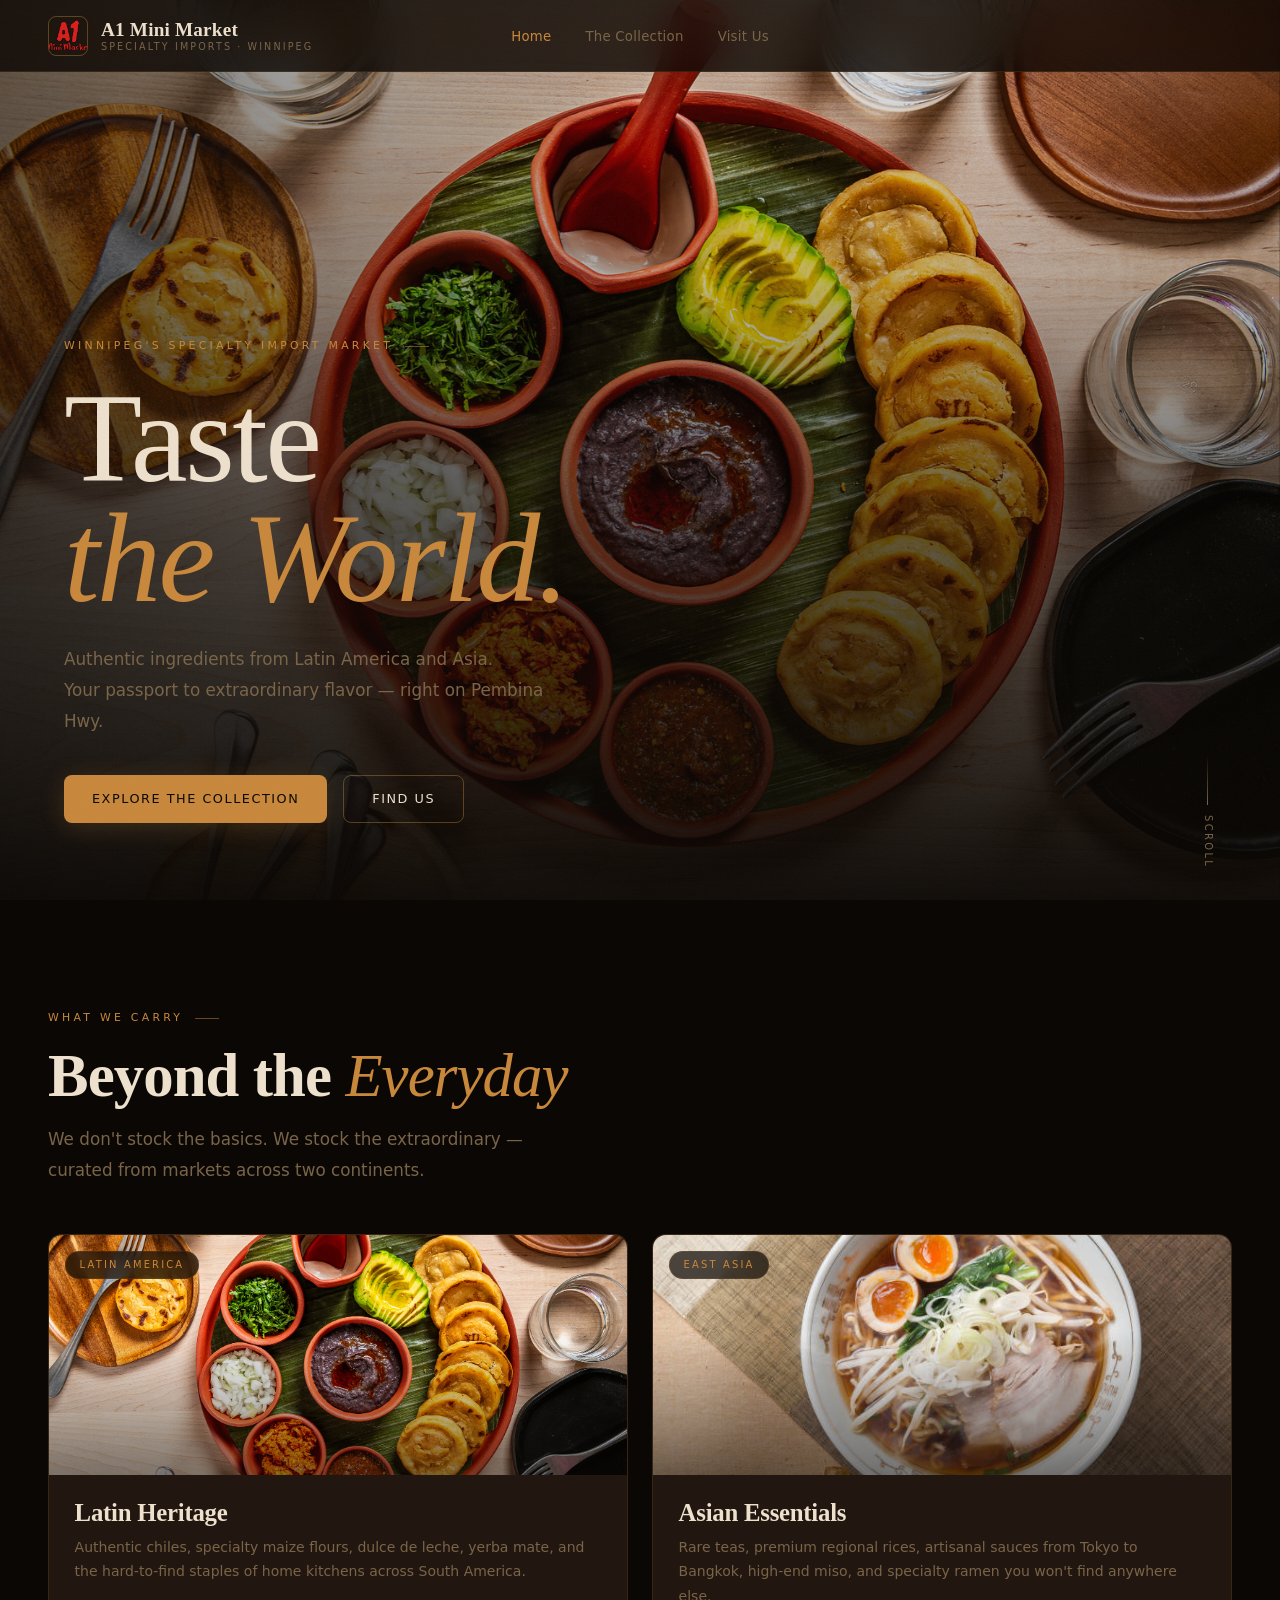
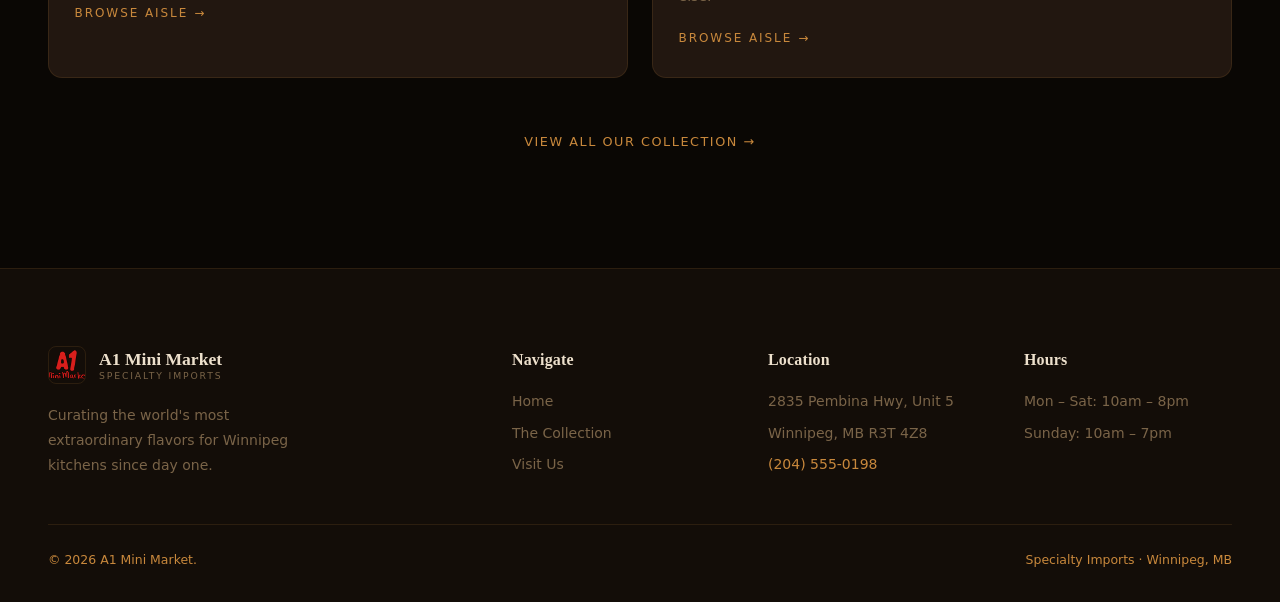
==== index.html @ ca4003c4 "first commit" ====
<!doctype html>
<html lang="en">
  <head>
    <meta charset="UTF-8" />
    <meta name="viewport" content="width=device-width, initial-scale=1.0" />
    <title>home page</title>
    <link rel="stylesheet" href="styles/main.css" />
    <style>
      .hero {
        position: relative;
        min-height: 100svh;
        display: flex;
        align-items: flex-end;
        padding-top: var(--nav-h);
        overflow: hidden;
      }
      .hero-bg {
        position: absolute;
        inset: 0;
        z-index: 0;
      }
      .hero-bg img {
        width: 100%;
        height: 100%;
        object-fit: cover;
        object-position: center 30%;
        transform: scale(1.04);
        animation: hero-zoom 12s ease-out forwards;
      }
      @keyframes hero-zoom {
        from {
          transform: scale(1.04);
        }
        to {
          transform: scale(1);
        }
      }
      .hero-overlay {
        position: absolute;
        inset: 0;
        background: linear-gradient(
          to top,
          rgba(10, 7, 4, 0.97) 0%,
          rgba(10, 7, 4, 0.65) 40%,
          rgba(10, 7, 4, 0.25) 70%,
          rgba(10, 7, 4, 0.1) 100%
        );
      }
      .hero-side-grad {
        position: absolute;
        inset: 0;
        background: linear-gradient(
          to right,
          rgba(10, 7, 4, 0.55) 0%,
          transparent 50%
        );
      }
      .hero-content {
        position: relative;
        z-index: 2;
        padding: 0 clamp(1.5rem, 5vw, 5rem) clamp(3rem, 6vw, 6rem);
        max-width: 1320px;
        width: 100%;
        margin: 0 auto;
        animation: fade-up 1s var(--ease) 0.1s both;
      }
      @keyframes fade-up {
        from {
          opacity: 0;
          transform: translateY(40px);
        }
        to {
          opacity: 1;
          transform: translateY(0);
        }
      }
      .hero-eyebrow {
        margin-bottom: 1.4rem;
        animation: fade-up 0.9s var(--ease) 0.2s both;
      }
      .hero-title {
        font-family: var(--ff-d);
        font-size: clamp(3.5rem, 10vw, 8.5rem);
        font-weight: 300;
        line-height: 0.94;
        letter-spacing: -0.02em;
        color: var(--text);
        animation: fade-up 0.9s var(--ease) 0.35s both;
      }
      .hero-title strong {
        font-weight: 700;
        display: block;
      }
      .hero-title em {
        font-style: italic;
        color: var(--gold);
        font-weight: 300;
      }
      .hero-sub {
        margin-top: 1.6rem;
        max-width: 500px;
        animation: fade-up 0.9s var(--ease) 0.5s both;
      }
      .hero-ctas {
        margin-top: 2.4rem;
        display: flex;
        flex-wrap: wrap;
        gap: 1rem;
        animation: fade-up 0.9s var(--ease) 0.65s both;
      }
      .hero-scroll {
        position: absolute;
        bottom: 2rem;
        right: clamp(1.5rem, 5vw, 5rem);
        z-index: 2;
        display: flex;
        align-items: center;
        gap: 10px;
        font-size: 0.62rem;
        letter-spacing: 0.24em;
        text-transform: uppercase;
        color: var(--text-dim);
        writing-mode: vertical-rl;
        animation: fade-up 1s var(--ease) 0.9s both;
      }
      .hero-scroll::before {
        content: "";
        display: block;
        width: 1px;
        height: 50px;
        background: linear-gradient(to bottom, transparent, var(--text-dim));
        animation: line-grow 1s var(--ease) 1.1s both;
        transform-origin: top;
      }
      @keyframes line-grow {
        from {
          transform: scaleY(0);
          opacity: 0;
        }
        to {
          transform: scaleY(1);
          opacity: 1;
        }
      }
      .btn {
        display: inline-flex;
        align-items: center;
        gap: 8px;
        padding: 0.75rem 1.75rem;
        border-radius: 8px;
        font-family: var(--ff-b);
        font-size: 0.8rem;
        font-weight: 500;
        letter-spacing: 0.12em;
        text-transform: uppercase;
        text-decoration: none;
        border: none;
        cursor: pointer;
        transition:
          background 0.25s var(--ease),
          color 0.25s,
          box-shadow 0.25s,
          transform 0.2s var(--ease);
      }
      .btn:hover {
        transform: translateY(-2px);
      }
      .btn:active {
        transform: translateY(0);
      }

      /* Gold — primary CTA */
      .btn-gold {
        background: var(--gold);
        color: #0a0704;
        box-shadow: 0 4px 24px var(--gold-glow);
      }
      .btn-gold:hover {
        background: var(--gold-lt);
        box-shadow: 0 8px 32px var(--gold-glow);
      }

      /* Outline — secondary CTA */
      .btn-outline {
        background: transparent;
        color: var(--text);
        border: 1px solid var(--border-h);
      }
      .btn-outline:hover {
        background: var(--surface);
        border-color: var(--gold);
        color: var(--gold);
      }

      /* Ghost — tertiary/inline */
      .btn-ghost {
        background: transparent;
        color: var(--gold);
        border: 1px solid transparent;
      }
      .btn-ghost:hover {
        background: var(--surface);
        border-color: var(--border);
      }
      .cards-grid {
        display: grid;
        grid-template-columns: repeat(auto-fit, minmax(300px, 1fr));
        gap: 1.5rem;
      }
      .dept-card {
        border-radius: 14px;
        overflow: hidden;
        background: var(--surface);
        border: 1px solid var(--border);
        transition:
          transform 0.4s var(--ease),
          border-color 0.25s,
          box-shadow 0.4s;
      }
      .dept-card:hover {
        transform: translateY(-8px);
        border-color: var(--border-h);
        box-shadow:
          0 28px 60px rgba(0, 0, 0, 0.5),
          0 0 0 1px var(--border-h);
      }
      .dept-card-img {
        height: 240px;
        overflow: hidden;
        position: relative;
        background: var(--bg3);
      }
      .dept-card-img img {
        width: 100%;
        height: 100%;
        object-fit: cover;
        transition: transform 0.7s var(--ease);
      }
      .dept-card:hover .dept-card-img img {
        transform: scale(1.08);
      }
      .dept-card-img-overlay {
        position: absolute;
        inset: 0;
        background: linear-gradient(
          to top,
          rgba(10, 7, 4, 0.5) 0%,
          transparent 60%
        );
        transition: opacity 0.3s;
      }
      .dept-card:hover .dept-card-img-overlay {
        opacity: 0.7;
      }
      .dept-card-badge {
        position: absolute;
        top: 1rem;
        left: 1rem;
        background: rgba(10, 7, 4, 0.7);
        backdrop-filter: blur(8px);
        border: 1px solid var(--border);
        border-radius: 100px;
        padding: 0.3rem 0.85rem;
        font-size: 0.62rem;
        letter-spacing: 0.22em;
        text-transform: uppercase;
        color: var(--gold);
        font-weight: 500;
      }
      .dept-card-body {
        padding: 1.5rem 1.6rem 1.8rem;
      }
      .dept-card-body h3 {
        font-family: var(--ff-d);
        font-size: 1.55rem;
        font-weight: 600;
        line-height: 1.1;
        color: var(--text);
        margin-bottom: 0.55rem;
        letter-spacing: -0.01em;
      }
      .dept-card-body p {
        font-size: 0.875rem;
        color: var(--text-dim);
        line-height: 1.75;
      }
      .dept-card-link {
        display: flex;
        align-items: center;
        gap: 6px;
        margin-top: 1.2rem;
        font-size: 0.75rem;
        letter-spacing: 0.16em;
        text-transform: uppercase;
        color: var(--gold);
        font-weight: 500;
        transition: gap 0.2s;
      }
      .dept-card:hover .dept-card-link {
        gap: 10px;
      }
      .dept-card-link::after {
        content: "→";
      }
      .feature {
        display: grid;
        grid-template-columns: 1fr 1fr;
        gap: 0;
        align-items: stretch;
        border-top: 1px solid var(--border);
      }
      .feature.flip {
        direction: rtl;
      }
      .feature.flip > * {
        direction: ltr;
      }
      .feature-media {
        position: relative;
        overflow: hidden;
        min-height: 460px;
      }
      .feature-media img {
        position: absolute;
        inset: 0;
        width: 100%;
        height: 100%;
        object-fit: cover;
        transition: transform 0.8s var(--ease);
      }
      .feature:hover .feature-media img {
        transform: scale(1.04);
      }
      .feature-media-overlay {
        position: absolute;
        inset: 0;
        background: rgba(10, 7, 4, 0.32);
      }
      .feature-body {
        padding: clamp(2.5rem, 5vw, 5rem) clamp(2rem, 4vw, 4rem);
        display: flex;
        flex-direction: column;
        justify-content: center;
        background: var(--surface);
      }
      .feature-body .eyebrow {
        margin-bottom: 1.2rem;
      }
      .feature-body .section-title {
        max-width: 480px;
      }
      .feature-body p {
        margin-top: 1.2rem;
        max-width: 400px;
      }
      .feature-body .btn {
        margin-top: 2rem;
        align-self: flex-start;
      }
    </style>
  </head>
  <body>
    <header>
      <nav class="nav" role="navigation" aria-label="Main navigation">
        <div class="nav-inner">
          <a href="index.html" class="logo" aria-label="A1 Mini Market — Home">
            <div class="logo-mark">
              <img src="images/A1-logo.jpg" alt="A1 Mini Market logo" />
            </div>
            <div class="logo-text">
              A1 Mini Market
              <small>Specialty Imports · Winnipeg</small>
            </div>
          </a>

          <ul class="nav-links" role="list">
            <li><a href="index.html" class="active">Home</a></li>
            <li><a href="departments.html">The Collection</a></li>
            <li><a href="contact.html">Visit Us</a></li>
          </ul>

          <div class="nav-actions">
            <button
              class="icon-btn hamburger"
              id="menu-btn"
              aria-label="Open menu"
              aria-expanded="false">
              ☰
            </button>
          </div>
        </div>
      </nav>

      <!-- Mobile menu -->
      <div
        class="mobile-menu"
        id="mobile-menu"
        role="dialog"
        aria-label="Mobile navigation">
        <button class="close-btn" id="close-menu" aria-label="Close menu">
          ✕
        </button>
        <a href="index.html" class="active">Home</a>
        <a href="departments.html">The Collection</a>
        <a href="contact.html">Visit Us</a>
      </div>
    </header>
    <main>
      <section class="hero" aria-labelledby="hero-title">
        <div class="hero-bg" aria-hidden="true">
          <img src="images/latin-aisle.jpg" alt="" />
          <div class="hero-overlay"></div>
          <div class="hero-side-grad"></div>
        </div>

        <div class="hero-content">
          <div class="eyebrow hero-eyebrow left">
            Winnipeg's Specialty Import Market
          </div>
          <h1 class="hero-title" id="hero-title">
            Taste<br />
            <em>the World.</em>
          </h1>
          <p class="hero-sub body-lg">
            Authentic ingredients from Latin America and Asia.<br />
            Your passport to extraordinary flavor — right on Pembina Hwy.
          </p>
          <div class="hero-ctas">
            <a href="departments.html" class="btn btn-gold"
              >Explore the Collection</a
            >
            <a href="contact.html" class="btn btn-outline">Find Us</a>
          </div>
        </div>

        <div class="hero-scroll" aria-hidden="true"><p>Scroll</p></div>
      </section>
      <section class="section">
        <div class="section-inner">
          <div class="reveal">
            <div class="eyebrow left" style="margin-bottom: 1rem">
              What We Carry
            </div>
            <h2 class="section-title">Beyond the <em>Everyday</em></h2>
            <p class="body-lg" style="margin-top: 1rem; max-width: 500px">
              We don't stock the basics. We stock the extraordinary — curated
              from markets across two continents.
            </p>
          </div>

          <div class="cards-grid" style="margin-top: 3rem">
            <article class="dept-card reveal reveal-d1">
              <div class="dept-card-img">
                <img
                  src="images/latin-aisle.jpg"
                  alt="Latin American specialty ingredients aisle" />
                <div class="dept-card-img-overlay"></div>
                <div class="dept-card-badge">Latin America</div>
              </div>
              <div class="dept-card-body">
                <h3>Latin Heritage</h3>
                <p>
                  Authentic chiles, specialty maize flours, dulce de leche,
                  yerba mate, and the hard-to-find staples of home kitchens
                  across South America.
                </p>
                <div class="dept-card-link">Browse aisle</div>
              </div>
            </article>

            <article class="dept-card reveal reveal-d2">
              <div class="dept-card-img">
                <img
                  src="images/asian-aisle.jpg"
                  alt="Asian specialty ingredients and sauces aisle" />
                <div class="dept-card-img-overlay"></div>
                <div class="dept-card-badge">East Asia</div>
              </div>
              <div class="dept-card-body">
                <h3>Asian Essentials</h3>
                <p>
                  Rare teas, premium regional rices, artisanal sauces from Tokyo
                  to Bangkok, high-end miso, and specialty ramen you won't find
                  anywhere else.
                </p>
                <div class="dept-card-link">Browse aisle</div>
              </div>
            </article>
          </div>

          <div style="margin-top: 2.5rem; text-align: center" class="reveal">
            <a href="departments.html" class="btn btn-ghost"
              >View All our collection →</a
            >
          </div>
        </div>
      </section>
    </main>
    <footer>
      <div class="footer-grid">
        <div class="footer-brand">
          <div class="footer-logo">
            <div class="footer-logo-mark">
              <img src="images/A1-logo.jpg" alt="A1 Mini Market" />
            </div>
            <div class="footer-logo-text">
              A1 Mini Market
              <small>Specialty Imports</small>
            </div>
          </div>
          <p>
            Curating the world's most extraordinary flavors for Winnipeg
            kitchens since day one.
          </p>
        </div>

        <div class="footer-col">
          <h4>Navigate</h4>
          <ul>
            <li><a href="index.html">Home</a></li>
            <li><a href="departments.html">The Collection</a></li>
            <li><a href="contact.html">Visit Us</a></li>
          </ul>
        </div>

        <div class="footer-col">
          <h4>Location</h4>
          <ul>
            <li>2835 Pembina Hwy, Unit 5</li>
            <li>Winnipeg, MB R3T 4Z8</li>
            <li>
              <a href="tel:2045550198" style="color: var(--gold)"
                >(204) 555-0198</a
              >
            </li>
          </ul>
        </div>

        <div class="footer-col">
          <h4>Hours</h4>
          <ul>
            <li>Mon – Sat: 10am – 8pm</li>
            <li>Sunday: 10am – 7pm</li>
          </ul>
        </div>
      </div>
      <hr class="footer-divider" />
      <div class="footer-bottom">
        <span>© 2026 A1 Mini Market.</span>
        <span>Specialty Imports · Winnipeg, MB</span>
      </div>
    </footer>

    <script src="script/script.js"></script>
  </body>
</html>
---- styles/main.css ----
:root {
  --bg: #0a0704;
  --bg2: #130d08;
  --bg3: #1c140c;
  --surface: #221710;
  --surface2: #2e1f14;
  --border: rgba(194, 138, 60, 0.14);
  --border-h: rgba(194, 138, 60, 0.4);
  --gold: #c8883c;
  --gold-lt: #dfaa5a;
  --gold-glow: rgba(200, 136, 60, 0.22);
  --text: #ede0cc;
  --text-dim: #7a6448;
  --text-muted: #4a3c2c;
  --red: #b03020;
  --nav-h: 72px;
  --ff-d: "Cormorant Garamond", "Georgia", serif;
  --ff-b: "DM Sans", system-ui, sans-serif;
  --ease: cubic-bezier(0.16, 1, 0.3, 1);
  --ease-in: cubic-bezier(0.4, 0, 1, 1);
}
*,
*::before,
*::after {
  box-sizing: border-box;
  margin: 0;
  padding: 0;
}
html {
  scroll-behavior: smooth;
}
body {
  font-family: var(--ff-b);
  background: var(--bg);
  color: var(--text);
  font-size: 16px;
  line-height: 1.7;
  overflow-x: hidden;
  -webkit-font-smoothing: antialiased;
}
img {
  display: block;
  max-width: 100%;
}
a {
  color: inherit;
  text-decoration: none;
}
button {
  cursor: pointer;
  font-family: var(--ff-b);
}

/* Grain texture */
body::after {
  content: "";
  position: fixed;
  inset: 0;
  pointer-events: none;
  z-index: 999;
  opacity: 0.028;
  background-image: url("data:image/svg+xml,%3Csvg viewBox='0 0 256 256' xmlns='http://www.w3.org/2000/svg'%3E%3Cfilter id='n'%3E%3CfeTurbulence type='fractalNoise' baseFrequency='.85' numOctaves='4' stitchTiles='stitch'/%3E%3C/filter%3E%3Crect width='100%25' height='100%25' filter='url(%23n)'/%3E%3C/svg%3E");
  background-size: 256px;
}

.nav {
  position: fixed;
  top: 0;
  left: 0;
  right: 0;
  height: var(--nav-h);
  z-index: 200;
  display: flex;
  align-items: center;
  padding: 0 clamp(1.25rem, 4vw, 3rem);
  background: rgba(10, 7, 4, 0.82);
  backdrop-filter: blur(20px) saturate(1.6);
  border-bottom: 1px solid var(--border);
  transition: background 0.3s;
}
.nav-inner {
  display: flex;
  align-items: center;
  justify-content: space-between;
  width: 100%;
  max-width: 1320px;
  margin: 0 auto;
  position: relative;
}

.nav-links {
  position: absolute;
  left: 50%;
  transform: translateX(-50%);
  display: flex;
  align-items: center;
  gap: 2px;
  list-style: none;
}

/* Logo */
.logo {
  display: flex;
  align-items: center;
  gap: 13px;
  text-decoration: none;
  color: inherit;
}
.logo-mark {
  position: relative;
  width: 40px;
  height: 40px;
  flex-shrink: 0;
}
.logo-mark img {
  width: 40px;
  height: 40px;
  border-radius: 8px;
  object-fit: cover;
  border: 1px solid var(--border-h);
}
.logo-text {
  font-family: var(--ff-d);
  font-size: 1.2rem;
  font-weight: 600;
  letter-spacing: 0.01em;
  color: var(--text);
  line-height: 1.2;
}
.logo-text small {
  display: block;
  font-family: var(--ff-b);
  font-size: 0.6rem;
  font-weight: 400;
  letter-spacing: 0.22em;
  text-transform: uppercase;
  color: var(--text-dim);
}

/* Nav links */
.nav-links {
  display: flex;
  align-items: center;
  gap: 2px;
  list-style: none;
}
.nav-links a {
  padding: 0.45rem 1rem;
  border-radius: 6px;
  font-size: 0.83rem;
  font-weight: 500;
  letter-spacing: 0.02em;
  color: var(--text-dim);
  transition:
    color 0.2s,
    background 0.2s;
}
.nav-links a:hover {
  color: var(--text);
  background: var(--border);
}
.nav-links a.active {
  color: var(--gold);
}
.nav-actions {
  display: flex;
  align-items: center;
  gap: 8px;
}
.icon-btn {
  width: 36px;
  height: 36px;
  border-radius: 8px;
  background: transparent;
  border: 1px solid var(--border);
  color: var(--text-dim);
  font-size: 1rem;
  display: flex;
  align-items: center;
  justify-content: center;
  transition:
    background 0.2s,
    color 0.2s,
    border-color 0.2s;
}
.icon-btn:hover {
  background: var(--border-h);
  color: var(--gold);
  border-color: var(--border-h);
}

/* Mobile menu */
.mobile-menu {
  display: none;
  position: fixed;
  inset: 0;
  z-index: 150;
  background: rgba(10, 7, 4, 0.97);
  flex-direction: column;
  align-items: center;
  justify-content: center;
  gap: 2rem;
}
.mobile-menu.open {
  display: flex;
}
.mobile-menu a {
  font-family: var(--ff-d);
  font-size: 2.5rem;
  font-weight: 300;
  color: var(--text);
  letter-spacing: 0.02em;
  transition: color 0.2s;
}
.mobile-menu a:hover,
.mobile-menu a.active {
  color: var(--gold);
}
.mobile-menu .close-btn {
  position: absolute;
  top: 1.5rem;
  right: 1.5rem;
  background: none;
  border: none;
  color: var(--text-dim);
  font-size: 1.6rem;
  cursor: pointer;
}

@media (max-width: 768px) {
  .nav-links {
    display: none;
  }
  .hamburger {
    display: flex !important;
  }
}
.hamburger {
  display: none;
}

.eyebrow {
  display: inline-flex;
  align-items: center;
  gap: 12px;
  font-family: var(--ff-b);
  font-size: 0.68rem;
  letter-spacing: 0.3em;
  text-transform: uppercase;
  color: var(--gold);
  font-weight: 500;
}
.eyebrow::before,
.eyebrow::after {
  content: "";
  display: block;
  height: 1px;
  width: 24px;
  background: var(--gold);
  opacity: 0.5;
}
.eyebrow.left::before {
  display: none;
}
.eyebrow.left {
  justify-content: flex-start;
}

.display-title {
  font-family: var(--ff-d);
  font-size: clamp(3rem, 8vw, 6.5rem);
  font-weight: 300;
  line-height: 1;
  letter-spacing: -0.015em;
  color: var(--text);
}
.display-title strong {
  font-weight: 700;
}
.display-title em {
  font-style: italic;
  color: var(--gold);
}

.section-title {
  font-family: var(--ff-d);
  font-size: clamp(2.2rem, 5vw, 3.8rem);
  font-weight: 600;
  line-height: 1.05;
  letter-spacing: -0.015em;
  color: var(--text);
}
.section-title em {
  font-style: italic;
  color: var(--gold);
  font-weight: 300;
}

.body-lg {
  font-size: 1.05rem;
  line-height: 1.85;
  color: var(--text-dim);
}
.body-sm {
  font-size: 0.875rem;
  line-height: 1.75;
  color: var(--text-dim);
}
.wrap {
  max-width: 1280px;
  margin: 0 auto;
  padding-inline: clamp(1.25rem, 4vw, 3rem);
}
.wrap-narrow {
  max-width: 860px;
  margin: 0 auto;
  padding-inline: clamp(1.25rem, 4vw, 3rem);
}

.section {
  padding: clamp(4rem, 8vw, 7rem) clamp(1.25rem, 4vw, 3rem);
}
.section-inner {
  max-width: 1280px;
  margin: 0 auto;
}
.wrap {
  max-width: 1280px;
  margin: 0 auto;
  padding-inline: clamp(1.25rem, 4vw, 3rem);
}
.wrap-narrow {
  max-width: 860px;
  margin: 0 auto;
  padding-inline: clamp(1.25rem, 4vw, 3rem);
}

.section {
  padding: clamp(4rem, 8vw, 7rem) clamp(1.25rem, 4vw, 3rem);
}
.section-inner {
  max-width: 1280px;
  margin: 0 auto;
}
footer {
  background: var(--bg2);
  border-top: 1px solid var(--border);
  padding: clamp(3.5rem, 6vw, 5rem) clamp(1.25rem, 4vw, 3rem) 2rem;
}
.footer-grid {
  display: grid;
  grid-template-columns: 2fr 1fr 1fr 1fr;
  gap: 3rem;
  max-width: 1280px;
  margin: 0 auto;
}

.footer-logo {
  display: flex;
  align-items: center;
  gap: 13px;
  margin-bottom: 1.2rem;
}
.footer-logo-mark {
  width: 38px;
  height: 38px;
  border-radius: 8px;
  overflow: hidden;
  border: 1px solid var(--border);
  flex-shrink: 0;
}
.footer-logo-mark img {
  width: 100%;
  height: 100%;
  object-fit: cover;
}
.footer-logo-text {
  font-family: var(--ff-d);
  font-size: 1.1rem;
  font-weight: 600;
  color: var(--text);
  line-height: 1.2;
}
.footer-logo-text small {
  display: block;
  font-family: var(--ff-b);
  font-size: 0.58rem;
  font-weight: 400;
  letter-spacing: 0.2em;
  text-transform: uppercase;
  color: var(--text-dim);
}
.footer-brand > p {
  font-size: 0.875rem;
  color: var(--text-dim);
  line-height: 1.8;
  max-width: 270px;
}
.footer-col h4 {
  font-family: var(--ff-d);
  font-size: 1rem;
  font-weight: 600;
  color: var(--text);
  margin-bottom: 1.1rem;
  letter-spacing: 0.01em;
}
.footer-col ul {
  list-style: none;
}
.footer-col ul li {
  font-size: 0.875rem;
  color: var(--text-dim);
  margin-bottom: 0.55rem;
  line-height: 1.6;
}
.footer-col ul li a {
  transition: color 0.2s;
}
.footer-col ul li a:hover {
  color: var(--gold);
}
.footer-divider {
  border: none;
  border-top: 1px solid var(--border);
  margin: 2.5rem auto 1.5rem;
  max-width: 1280px;
}
.footer-bottom {
  display: flex;
  align-items: center;
  justify-content: space-between;
  flex-wrap: wrap;
  gap: 0.75rem;
  max-width: 1280px;
  margin: 0 auto;
  font-size: 0.78rem;
  color: var(--text-muted);
}
.footer-bottom span {
  color: var(--gold);
}
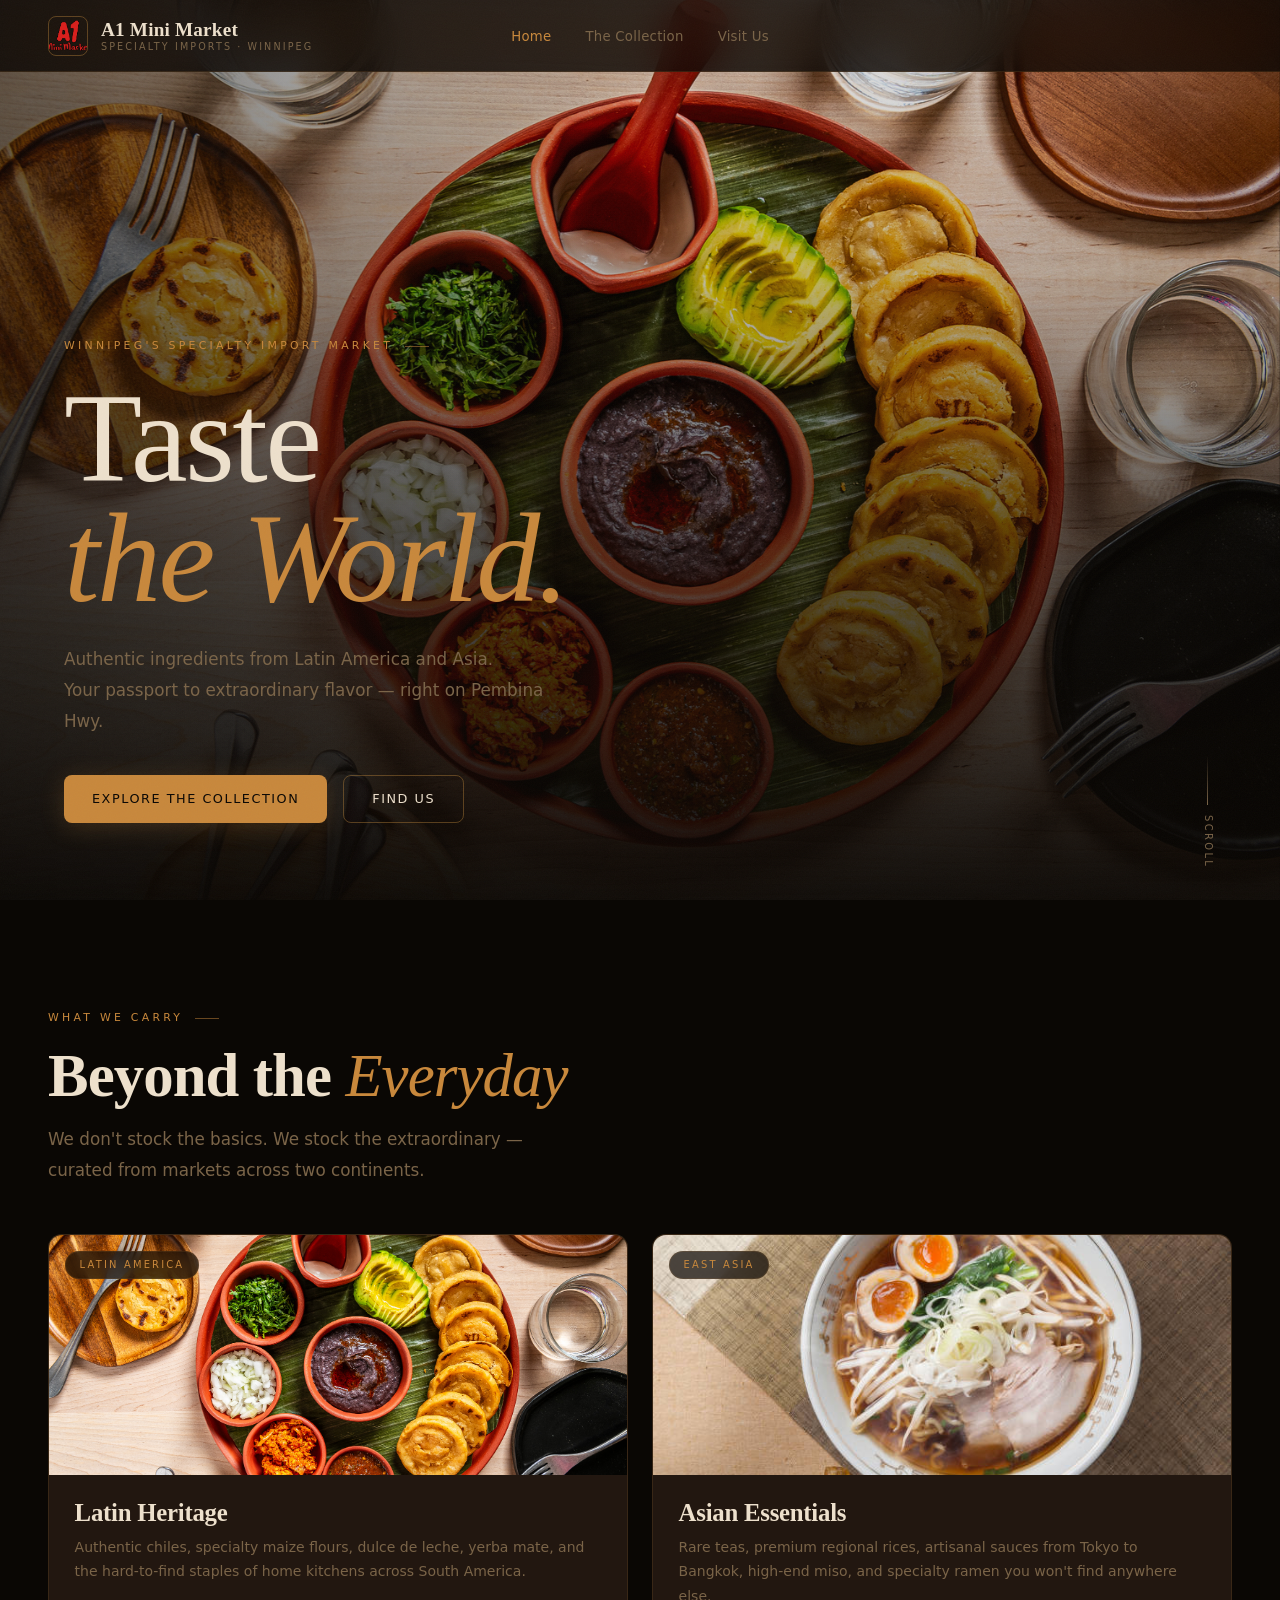
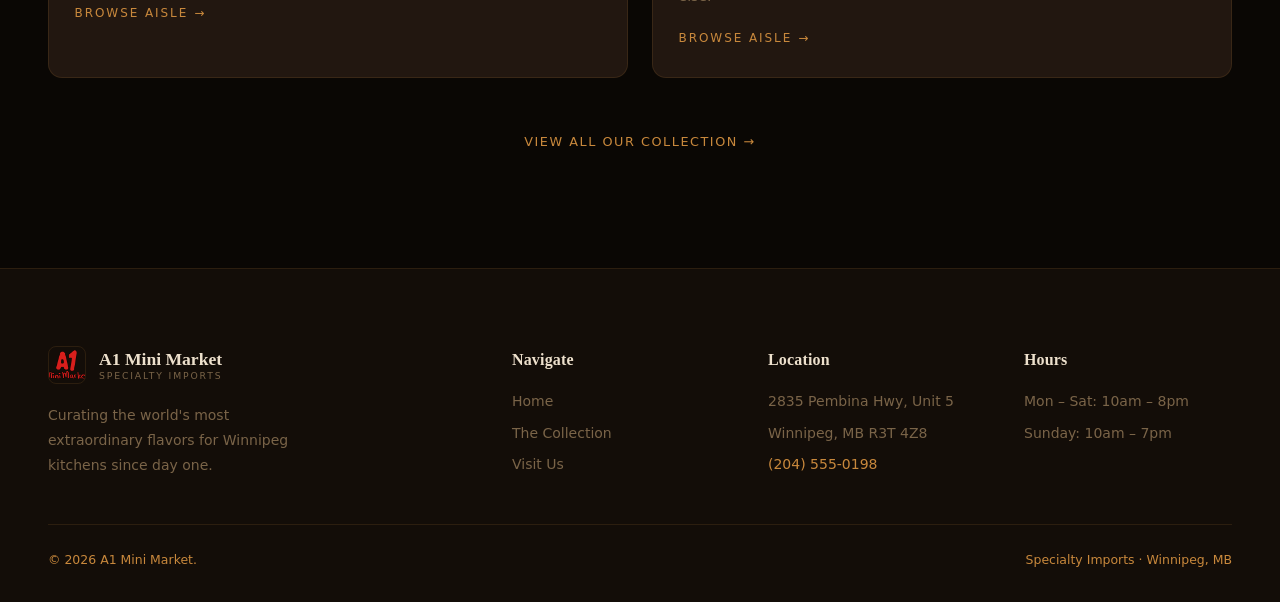
==== commit 4266958f: "Add departments page and update navigation styles" ====
--- a/index.html
+++ b/index.html
@@ -239,16 +239,7 @@
       .dept-card:hover .dept-card-img img {
         transform: scale(1.08);
       }
-      .dept-card-img-overlay {
-        position: absolute;
-        inset: 0;
-        background: linear-gradient(
-          to top,
-          rgba(10, 7, 4, 0.5) 0%,
-          transparent 60%
-        );
-        transition: opacity 0.3s;
-      }
+
       .dept-card:hover .dept-card-img-overlay {
         opacity: 0.7;
       }
--- a/styles/main.css
+++ b/styles/main.css
@@ -226,17 +226,19 @@
   font-size: 1.6rem;
   cursor: pointer;
 }
-
+/* This media query shows the hamburger... */
 @media (max-width: 768px) {
   .nav-links {
     display: none;
   }
   .hamburger {
     display: flex !important;
-  }
-}
+  } /* !important needed because... */
+}
+
+/* ...but this rule comes AFTER and sets display: none globally */
 .hamburger {
-  display: none;
+  display: none; /* ← this overrides the media query above */
 }
 
 .eyebrow {
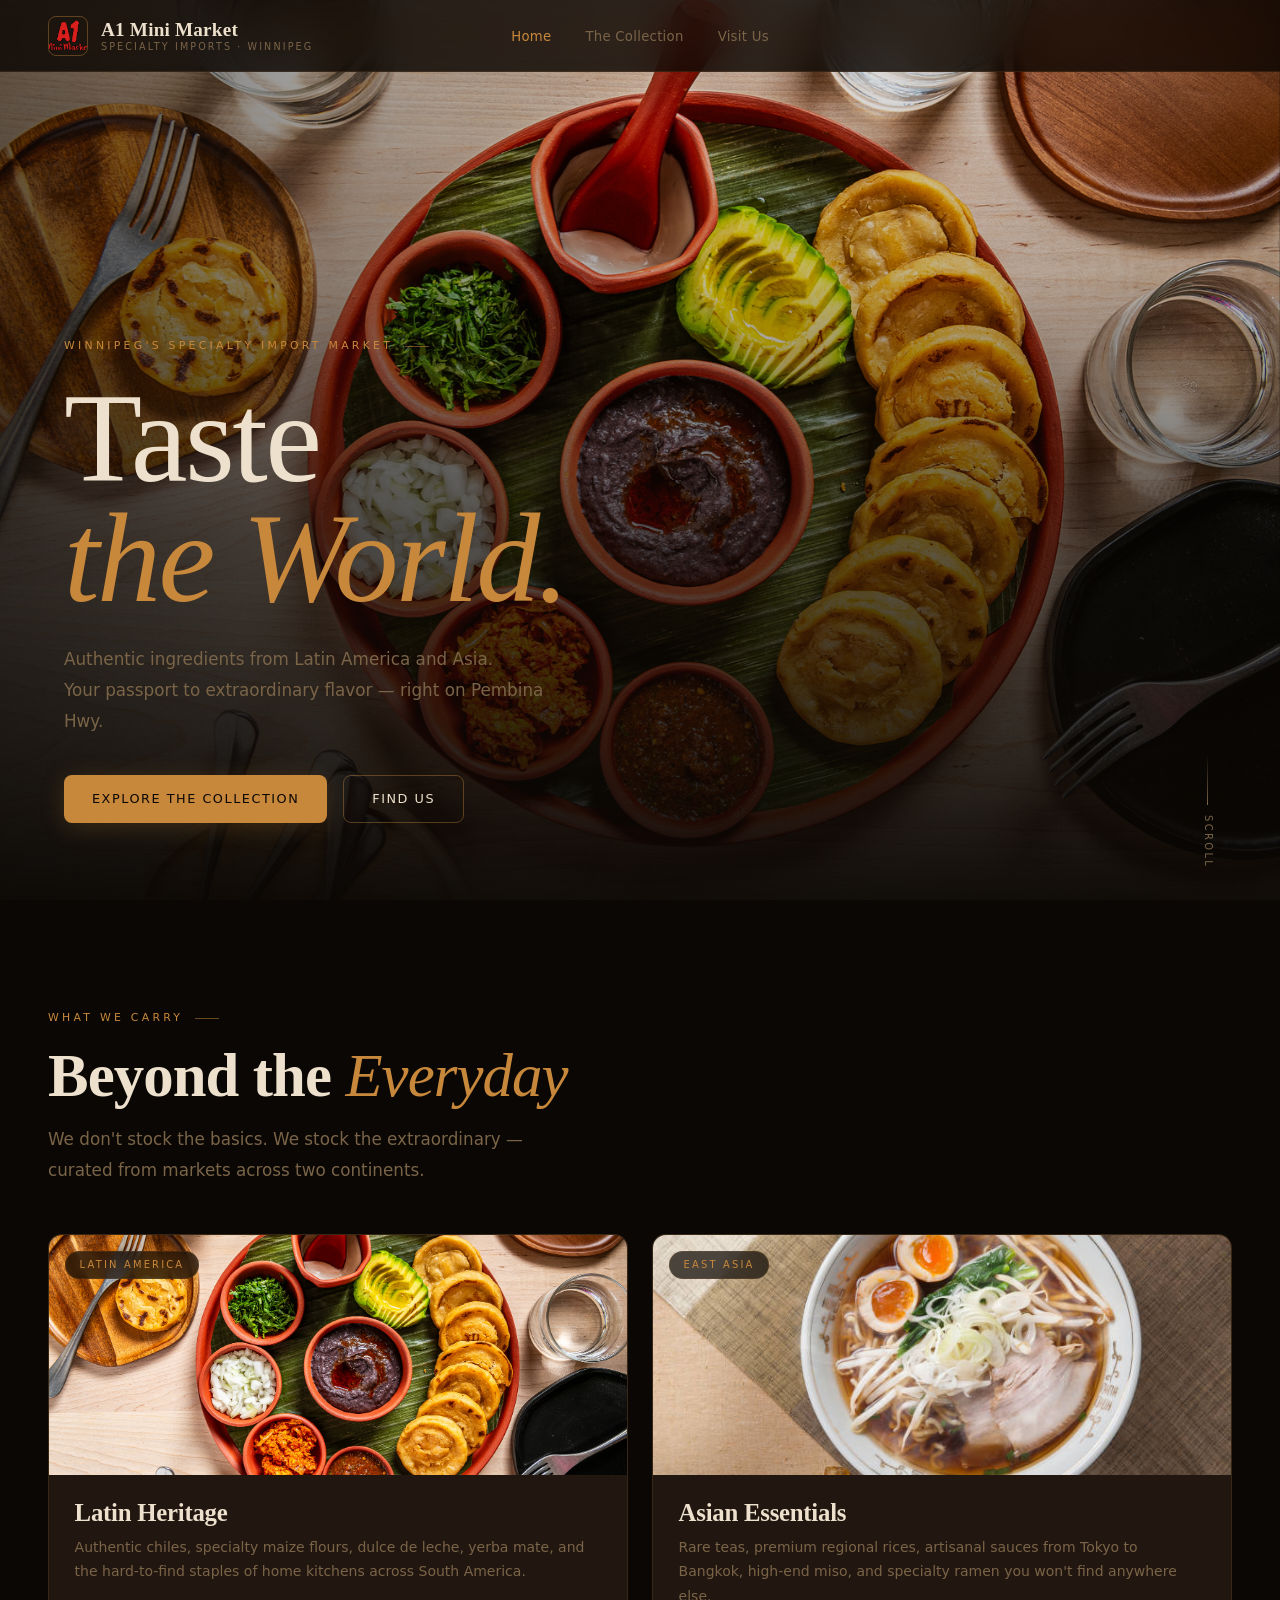
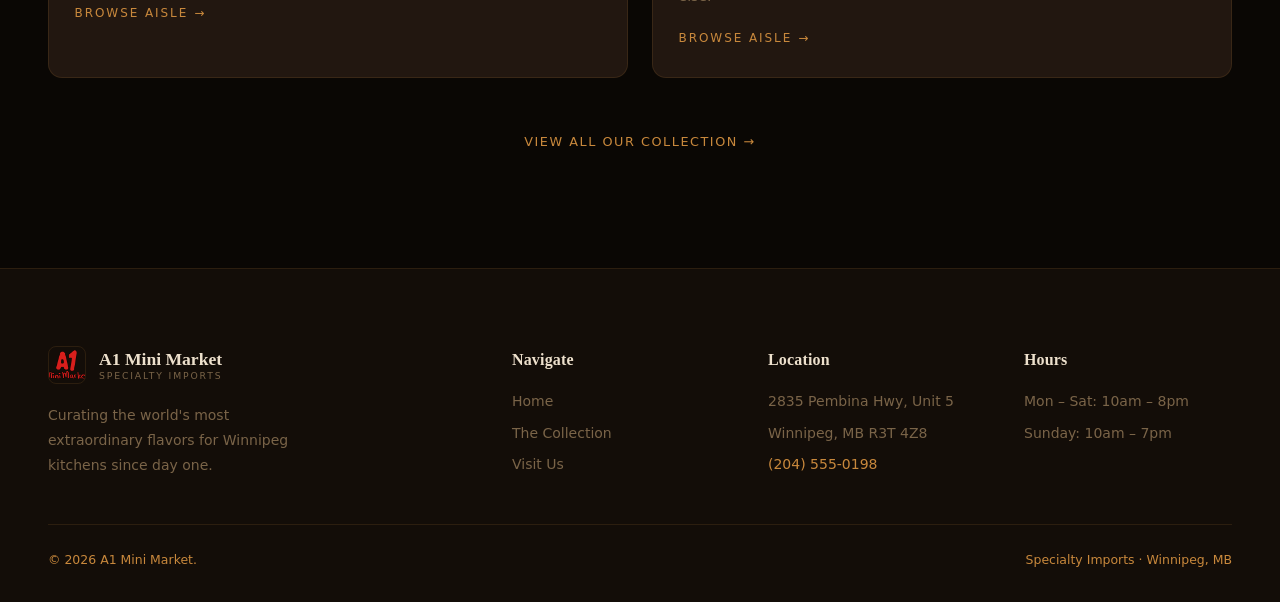
==== commit 72e80ff3: "refactor: standardize HTML indentation and reformat CSS structure for improved readability" ====
--- a/index.html
+++ b/index.html
@@ -1,547 +1,580 @@
 <!doctype html>
 <html lang="en">
-  <head>
-    <meta charset="UTF-8" />
-    <meta name="viewport" content="width=device-width, initial-scale=1.0" />
-    <title>home page</title>
-    <link rel="stylesheet" href="styles/main.css" />
-    <style>
-      .hero {
-        position: relative;
-        min-height: 100svh;
-        display: flex;
-        align-items: flex-end;
-        padding-top: var(--nav-h);
-        overflow: hidden;
+
+<head>
+  <meta charset="UTF-8" />
+  <meta name="viewport" content="width=device-width, initial-scale=1.0" />
+  <title>home page</title>
+  <link rel="stylesheet" href="styles/main.css" />
+  <style>
+    .hero {
+      position: relative;
+      min-height: 100svh;
+      display: flex;
+      align-items: flex-end;
+      padding-top: var(--nav-h);
+      overflow: hidden;
+    }
+
+    .hero-bg {
+      position: absolute;
+      inset: 0;
+      z-index: 0;
+    }
+
+    .hero-bg img {
+      width: 100%;
+      height: 100%;
+      object-fit: cover;
+      object-position: center 30%;
+      transform: scale(1.04);
+      animation: hero-zoom 12s ease-out forwards;
+    }
+
+    @keyframes hero-zoom {
+      from {
+        transform: scale(1.04);
       }
-      .hero-bg {
-        position: absolute;
-        inset: 0;
-        z-index: 0;
+
+      to {
+        transform: scale(1);
       }
-      .hero-bg img {
-        width: 100%;
-        height: 100%;
-        object-fit: cover;
-        object-position: center 30%;
-        transform: scale(1.04);
-        animation: hero-zoom 12s ease-out forwards;
-      }
-      @keyframes hero-zoom {
-        from {
-          transform: scale(1.04);
-        }
-        to {
-          transform: scale(1);
-        }
-      }
-      .hero-overlay {
-        position: absolute;
-        inset: 0;
-        background: linear-gradient(
-          to top,
+    }
+
+    .hero-overlay {
+      position: absolute;
+      inset: 0;
+      background: linear-gradient(to top,
           rgba(10, 7, 4, 0.97) 0%,
           rgba(10, 7, 4, 0.65) 40%,
           rgba(10, 7, 4, 0.25) 70%,
-          rgba(10, 7, 4, 0.1) 100%
-        );
+          rgba(10, 7, 4, 0.1) 100%);
+    }
+
+    .hero-side-grad {
+      position: absolute;
+      inset: 0;
+      background: linear-gradient(to right,
+          rgba(10, 7, 4, 0.55) 0%,
+          transparent 50%);
+    }
+
+    .hero-content {
+      position: relative;
+      z-index: 2;
+      padding: 0 clamp(1.5rem, 5vw, 5rem) clamp(3rem, 6vw, 6rem);
+      max-width: 1320px;
+      width: 100%;
+      margin: 0 auto;
+      animation: fade-up 1s var(--ease) 0.1s both;
+    }
+
+    @keyframes fade-up {
+      from {
+        opacity: 0;
+        transform: translateY(40px);
       }
-      .hero-side-grad {
-        position: absolute;
-        inset: 0;
-        background: linear-gradient(
-          to right,
-          rgba(10, 7, 4, 0.55) 0%,
-          transparent 50%
-        );
-      }
-      .hero-content {
-        position: relative;
-        z-index: 2;
-        padding: 0 clamp(1.5rem, 5vw, 5rem) clamp(3rem, 6vw, 6rem);
-        max-width: 1320px;
-        width: 100%;
-        margin: 0 auto;
-        animation: fade-up 1s var(--ease) 0.1s both;
-      }
-      @keyframes fade-up {
-        from {
-          opacity: 0;
-          transform: translateY(40px);
-        }
-        to {
-          opacity: 1;
-          transform: translateY(0);
-        }
-      }
-      .hero-eyebrow {
-        margin-bottom: 1.4rem;
-        animation: fade-up 0.9s var(--ease) 0.2s both;
-      }
-      .hero-title {
-        font-family: var(--ff-d);
-        font-size: clamp(3.5rem, 10vw, 8.5rem);
-        font-weight: 300;
-        line-height: 0.94;
-        letter-spacing: -0.02em;
-        color: var(--text);
-        animation: fade-up 0.9s var(--ease) 0.35s both;
-      }
-      .hero-title strong {
-        font-weight: 700;
-        display: block;
-      }
-      .hero-title em {
-        font-style: italic;
-        color: var(--gold);
-        font-weight: 300;
-      }
-      .hero-sub {
-        margin-top: 1.6rem;
-        max-width: 500px;
-        animation: fade-up 0.9s var(--ease) 0.5s both;
-      }
-      .hero-ctas {
-        margin-top: 2.4rem;
-        display: flex;
-        flex-wrap: wrap;
-        gap: 1rem;
-        animation: fade-up 0.9s var(--ease) 0.65s both;
-      }
-      .hero-scroll {
-        position: absolute;
-        bottom: 2rem;
-        right: clamp(1.5rem, 5vw, 5rem);
-        z-index: 2;
-        display: flex;
-        align-items: center;
-        gap: 10px;
-        font-size: 0.62rem;
-        letter-spacing: 0.24em;
-        text-transform: uppercase;
-        color: var(--text-dim);
-        writing-mode: vertical-rl;
-        animation: fade-up 1s var(--ease) 0.9s both;
-      }
-      .hero-scroll::before {
-        content: "";
-        display: block;
-        width: 1px;
-        height: 50px;
-        background: linear-gradient(to bottom, transparent, var(--text-dim));
-        animation: line-grow 1s var(--ease) 1.1s both;
-        transform-origin: top;
-      }
-      @keyframes line-grow {
-        from {
-          transform: scaleY(0);
-          opacity: 0;
-        }
-        to {
-          transform: scaleY(1);
-          opacity: 1;
-        }
-      }
-      .btn {
-        display: inline-flex;
-        align-items: center;
-        gap: 8px;
-        padding: 0.75rem 1.75rem;
-        border-radius: 8px;
-        font-family: var(--ff-b);
-        font-size: 0.8rem;
-        font-weight: 500;
-        letter-spacing: 0.12em;
-        text-transform: uppercase;
-        text-decoration: none;
-        border: none;
-        cursor: pointer;
-        transition:
-          background 0.25s var(--ease),
-          color 0.25s,
-          box-shadow 0.25s,
-          transform 0.2s var(--ease);
-      }
-      .btn:hover {
-        transform: translateY(-2px);
-      }
-      .btn:active {
+
+      to {
+        opacity: 1;
         transform: translateY(0);
       }
-
-      /* Gold — primary CTA */
-      .btn-gold {
-        background: var(--gold);
-        color: #0a0704;
-        box-shadow: 0 4px 24px var(--gold-glow);
+    }
+
+    .hero-eyebrow {
+      margin-bottom: 1.4rem;
+      animation: fade-up 0.9s var(--ease) 0.2s both;
+    }
+
+    .hero-title {
+      font-family: var(--ff-d);
+      font-size: clamp(3.5rem, 10vw, 8.5rem);
+      font-weight: 300;
+      line-height: 0.94;
+      letter-spacing: -0.02em;
+      color: var(--text);
+      animation: fade-up 0.9s var(--ease) 0.35s both;
+    }
+
+    .hero-title strong {
+      font-weight: 700;
+      display: block;
+    }
+
+    .hero-title em {
+      font-style: italic;
+      color: var(--gold);
+      font-weight: 300;
+    }
+
+    .hero-sub {
+      margin-top: 1.6rem;
+      max-width: 500px;
+      animation: fade-up 0.9s var(--ease) 0.5s both;
+    }
+
+    .hero-ctas {
+      margin-top: 2.4rem;
+      display: flex;
+      flex-wrap: wrap;
+      gap: 1rem;
+      animation: fade-up 0.9s var(--ease) 0.65s both;
+    }
+
+    .hero-scroll {
+      position: absolute;
+      bottom: 2rem;
+      right: clamp(1.5rem, 5vw, 5rem);
+      z-index: 2;
+      display: flex;
+      align-items: center;
+      gap: 10px;
+      font-size: 0.62rem;
+      letter-spacing: 0.24em;
+      text-transform: uppercase;
+      color: var(--text-dim);
+      writing-mode: vertical-rl;
+      animation: fade-up 1s var(--ease) 0.9s both;
+    }
+
+    .hero-scroll::before {
+      content: "";
+      display: block;
+      width: 1px;
+      height: 50px;
+      background: linear-gradient(to bottom, transparent, var(--text-dim));
+      animation: line-grow 1s var(--ease) 1.1s both;
+      transform-origin: top;
+    }
+
+    @keyframes line-grow {
+      from {
+        transform: scaleY(0);
+        opacity: 0;
       }
-      .btn-gold:hover {
-        background: var(--gold-lt);
-        box-shadow: 0 8px 32px var(--gold-glow);
+
+      to {
+        transform: scaleY(1);
+        opacity: 1;
       }
-
-      /* Outline — secondary CTA */
-      .btn-outline {
-        background: transparent;
-        color: var(--text);
-        border: 1px solid var(--border-h);
-      }
-      .btn-outline:hover {
-        background: var(--surface);
-        border-color: var(--gold);
-        color: var(--gold);
-      }
-
-      /* Ghost — tertiary/inline */
-      .btn-ghost {
-        background: transparent;
-        color: var(--gold);
-        border: 1px solid transparent;
-      }
-      .btn-ghost:hover {
-        background: var(--surface);
-        border-color: var(--border);
-      }
-      .cards-grid {
-        display: grid;
-        grid-template-columns: repeat(auto-fit, minmax(300px, 1fr));
-        gap: 1.5rem;
-      }
-      .dept-card {
-        border-radius: 14px;
-        overflow: hidden;
-        background: var(--surface);
-        border: 1px solid var(--border);
-        transition:
-          transform 0.4s var(--ease),
-          border-color 0.25s,
-          box-shadow 0.4s;
-      }
-      .dept-card:hover {
-        transform: translateY(-8px);
-        border-color: var(--border-h);
-        box-shadow:
-          0 28px 60px rgba(0, 0, 0, 0.5),
-          0 0 0 1px var(--border-h);
-      }
-      .dept-card-img {
-        height: 240px;
-        overflow: hidden;
-        position: relative;
-        background: var(--bg3);
-      }
-      .dept-card-img img {
-        width: 100%;
-        height: 100%;
-        object-fit: cover;
-        transition: transform 0.7s var(--ease);
-      }
-      .dept-card:hover .dept-card-img img {
-        transform: scale(1.08);
-      }
-
-      .dept-card:hover .dept-card-img-overlay {
-        opacity: 0.7;
-      }
-      .dept-card-badge {
-        position: absolute;
-        top: 1rem;
-        left: 1rem;
-        background: rgba(10, 7, 4, 0.7);
-        backdrop-filter: blur(8px);
-        border: 1px solid var(--border);
-        border-radius: 100px;
-        padding: 0.3rem 0.85rem;
-        font-size: 0.62rem;
-        letter-spacing: 0.22em;
-        text-transform: uppercase;
-        color: var(--gold);
-        font-weight: 500;
-      }
-      .dept-card-body {
-        padding: 1.5rem 1.6rem 1.8rem;
-      }
-      .dept-card-body h3 {
-        font-family: var(--ff-d);
-        font-size: 1.55rem;
-        font-weight: 600;
-        line-height: 1.1;
-        color: var(--text);
-        margin-bottom: 0.55rem;
-        letter-spacing: -0.01em;
-      }
-      .dept-card-body p {
-        font-size: 0.875rem;
-        color: var(--text-dim);
-        line-height: 1.75;
-      }
-      .dept-card-link {
-        display: flex;
-        align-items: center;
-        gap: 6px;
-        margin-top: 1.2rem;
-        font-size: 0.75rem;
-        letter-spacing: 0.16em;
-        text-transform: uppercase;
-        color: var(--gold);
-        font-weight: 500;
-        transition: gap 0.2s;
-      }
-      .dept-card:hover .dept-card-link {
-        gap: 10px;
-      }
-      .dept-card-link::after {
-        content: "→";
-      }
-      .feature {
-        display: grid;
-        grid-template-columns: 1fr 1fr;
-        gap: 0;
-        align-items: stretch;
-        border-top: 1px solid var(--border);
-      }
-      .feature.flip {
-        direction: rtl;
-      }
-      .feature.flip > * {
-        direction: ltr;
-      }
-      .feature-media {
-        position: relative;
-        overflow: hidden;
-        min-height: 460px;
-      }
-      .feature-media img {
-        position: absolute;
-        inset: 0;
-        width: 100%;
-        height: 100%;
-        object-fit: cover;
-        transition: transform 0.8s var(--ease);
-      }
-      .feature:hover .feature-media img {
-        transform: scale(1.04);
-      }
-      .feature-media-overlay {
-        position: absolute;
-        inset: 0;
-        background: rgba(10, 7, 4, 0.32);
-      }
-      .feature-body {
-        padding: clamp(2.5rem, 5vw, 5rem) clamp(2rem, 4vw, 4rem);
-        display: flex;
-        flex-direction: column;
-        justify-content: center;
-        background: var(--surface);
-      }
-      .feature-body .eyebrow {
-        margin-bottom: 1.2rem;
-      }
-      .feature-body .section-title {
-        max-width: 480px;
-      }
-      .feature-body p {
-        margin-top: 1.2rem;
-        max-width: 400px;
-      }
-      .feature-body .btn {
-        margin-top: 2rem;
-        align-self: flex-start;
-      }
-    </style>
-  </head>
-  <body>
-    <header>
-      <nav class="nav" role="navigation" aria-label="Main navigation">
-        <div class="nav-inner">
-          <a href="index.html" class="logo" aria-label="A1 Mini Market — Home">
-            <div class="logo-mark">
-              <img src="images/A1-logo.jpg" alt="A1 Mini Market logo" />
+    }
+
+    .btn {
+      display: inline-flex;
+      align-items: center;
+      gap: 8px;
+      padding: 0.75rem 1.75rem;
+      border-radius: 8px;
+      font-family: var(--ff-b);
+      font-size: 0.8rem;
+      font-weight: 500;
+      letter-spacing: 0.12em;
+      text-transform: uppercase;
+      text-decoration: none;
+      border: none;
+      cursor: pointer;
+      transition:
+        background 0.25s var(--ease),
+        color 0.25s,
+        box-shadow 0.25s,
+        transform 0.2s var(--ease);
+    }
+
+    .btn:hover {
+      transform: translateY(-2px);
+    }
+
+    .btn:active {
+      transform: translateY(0);
+    }
+
+    /* Gold — primary CTA */
+    .btn-gold {
+      background: var(--gold);
+      color: #0a0704;
+      box-shadow: 0 4px 24px var(--gold-glow);
+    }
+
+    .btn-gold:hover {
+      background: var(--gold-lt);
+      box-shadow: 0 8px 32px var(--gold-glow);
+    }
+
+    /* Outline — secondary CTA */
+    .btn-outline {
+      background: transparent;
+      color: var(--text);
+      border: 1px solid var(--border-h);
+    }
+
+    .btn-outline:hover {
+      background: var(--surface);
+      border-color: var(--gold);
+      color: var(--gold);
+    }
+
+    /* Ghost — tertiary/inline */
+    .btn-ghost {
+      background: transparent;
+      color: var(--gold);
+      border: 1px solid transparent;
+    }
+
+    .btn-ghost:hover {
+      background: var(--surface);
+      border-color: var(--border);
+    }
+
+    .cards-grid {
+      display: grid;
+      grid-template-columns: repeat(auto-fit, minmax(300px, 1fr));
+      gap: 1.5rem;
+    }
+
+    .dept-card {
+      border-radius: 14px;
+      overflow: hidden;
+      background: var(--surface);
+      border: 1px solid var(--border);
+      transition:
+        transform 0.4s var(--ease),
+        border-color 0.25s,
+        box-shadow 0.4s;
+    }
+
+    .dept-card:hover {
+      transform: translateY(-8px);
+      border-color: var(--border-h);
+      box-shadow:
+        0 28px 60px rgba(0, 0, 0, 0.5),
+        0 0 0 1px var(--border-h);
+    }
+
+    .dept-card-img {
+      height: 240px;
+      overflow: hidden;
+      position: relative;
+      background: var(--bg3);
+    }
+
+    .dept-card-img img {
+      width: 100%;
+      height: 100%;
+      object-fit: cover;
+      transition: transform 0.7s var(--ease);
+    }
+
+    .dept-card:hover .dept-card-img img {
+      transform: scale(1.08);
+    }
+
+    .dept-card:hover .dept-card-img-overlay {
+      opacity: 0.7;
+    }
+
+    .dept-card-badge {
+      position: absolute;
+      top: 1rem;
+      left: 1rem;
+      background: rgba(10, 7, 4, 0.7);
+      backdrop-filter: blur(8px);
+      border: 1px solid var(--border);
+      border-radius: 100px;
+      padding: 0.3rem 0.85rem;
+      font-size: 0.62rem;
+      letter-spacing: 0.22em;
+      text-transform: uppercase;
+      color: var(--gold);
+      font-weight: 500;
+    }
+
+    .dept-card-body {
+      padding: 1.5rem 1.6rem 1.8rem;
+    }
+
+    .dept-card-body h3 {
+      font-family: var(--ff-d);
+      font-size: 1.55rem;
+      font-weight: 600;
+      line-height: 1.1;
+      color: var(--text);
+      margin-bottom: 0.55rem;
+      letter-spacing: -0.01em;
+    }
+
+    .dept-card-body p {
+      font-size: 0.875rem;
+      color: var(--text-dim);
+      line-height: 1.75;
+    }
+
+    .dept-card-link {
+      display: flex;
+      align-items: center;
+      gap: 6px;
+      margin-top: 1.2rem;
+      font-size: 0.75rem;
+      letter-spacing: 0.16em;
+      text-transform: uppercase;
+      color: var(--gold);
+      font-weight: 500;
+      transition: gap 0.2s;
+    }
+
+    .dept-card:hover .dept-card-link {
+      gap: 10px;
+    }
+
+    .dept-card-link::after {
+      content: "\2192";
+    }
+
+    .feature {
+      display: grid;
+      grid-template-columns: 1fr 1fr;
+      gap: 0;
+      align-items: stretch;
+      border-top: 1px solid var(--border);
+    }
+
+    .feature.flip {
+      direction: rtl;
+    }
+
+    .feature.flip>* {
+      direction: ltr;
+    }
+
+    .feature-media {
+      position: relative;
+      overflow: hidden;
+      min-height: 460px;
+    }
+
+    .feature-media img {
+      position: absolute;
+      inset: 0;
+      width: 100%;
+      height: 100%;
+      object-fit: cover;
+      transition: transform 0.8s var(--ease);
+    }
+
+    .feature:hover .feature-media img {
+      transform: scale(1.04);
+    }
+
+    .feature-media-overlay {
+      position: absolute;
+      inset: 0;
+      background: rgba(10, 7, 4, 0.32);
+    }
+
+    .feature-body {
+      padding: clamp(2.5rem, 5vw, 5rem) clamp(2rem, 4vw, 4rem);
+      display: flex;
+      flex-direction: column;
+      justify-content: center;
+      background: var(--surface);
+    }
+
+    .feature-body .eyebrow {
+      margin-bottom: 1.2rem;
+    }
+
+    .feature-body .section-title {
+      max-width: 480px;
+    }
+
+    .feature-body p {
+      margin-top: 1.2rem;
+      max-width: 400px;
+    }
+
+    .feature-body .btn {
+      margin-top: 2rem;
+      align-self: flex-start;
+    }
+  </style>
+</head>
+
+<body>
+  <header>
+    <nav class="nav" role="navigation" aria-label="Main navigation">
+      <div class="nav-inner">
+        <a href="index.html" class="logo" aria-label="A1 Mini Market — Home">
+          <div class="logo-mark">
+            <img src="images/A1-logo.jpg" alt="A1 Mini Market logo" />
+          </div>
+          <div class="logo-text">
+            A1 Mini Market
+            <small>Specialty Imports &#183; Winnipeg</small>
+          </div>
+        </a>
+
+        <ul class="nav-links" role="list">
+          <li><a href="index.html" class="active">Home</a></li>
+          <li><a href="departments.html">The Collection</a></li>
+          <li><a href="contact.html">Visit Us</a></li>
+        </ul>
+
+        <div class="nav-actions">
+          <button class="icon-btn hamburger" id="menu-btn" aria-label="Open menu" aria-expanded="false">
+            &#9776;
+          </button>
+        </div>
+      </div>
+    </nav>
+
+    <!-- Mobile menu -->
+    <div class="mobile-menu" id="mobile-menu" role="dialog" aria-label="Mobile navigation">
+      <button class="close-btn" id="close-menu" aria-label="Close menu">
+        &#10005;
+      </button>
+      <a href="index.html" class="active">Home</a>
+      <a href="departments.html">The Collection</a>
+      <a href="contact.html">Visit Us</a>
+    </div>
+  </header>
+  <main>
+    <section class="hero" aria-labelledby="hero-title">
+      <div class="hero-bg" aria-hidden="true">
+        <img src="images/latin-aisle.jpg" alt="" />
+        <div class="hero-overlay"></div>
+        <div class="hero-side-grad"></div>
+      </div>
+
+      <div class="hero-content">
+        <div class="eyebrow hero-eyebrow left">
+          Winnipeg's Specialty Import Market
+        </div>
+        <h1 class="hero-title" id="hero-title">
+          Taste<br />
+          <em>the World.</em>
+        </h1>
+        <p class="hero-sub body-lg">
+          Authentic ingredients from Latin America and Asia.<br />
+          Your passport to extraordinary flavor — right on Pembina Hwy.
+        </p>
+        <div class="hero-ctas">
+          <a href="departments.html" class="btn btn-gold">Explore the Collection</a>
+          <a href="contact.html" class="btn btn-outline">Find Us</a>
+        </div>
+      </div>
+
+      <div class="hero-scroll" aria-hidden="true">
+        <p>Scroll</p>
+      </div>
+    </section>
+    <section class="section">
+      <div class="section-inner">
+        <div class="reveal">
+          <div class="eyebrow left" style="margin-bottom: 1rem">
+            What We Carry
+          </div>
+          <h2 class="section-title">Beyond the <em>Everyday</em></h2>
+          <p class="body-lg" style="margin-top: 1rem; max-width: 500px">
+            We don't stock the basics. We stock the extraordinary — curated
+            from markets across two continents.
+          </p>
+        </div>
+
+        <div class="cards-grid" style="margin-top: 3rem">
+          <article class="dept-card reveal reveal-d1">
+            <div class="dept-card-img">
+              <img src="images/latin-aisle.jpg" alt="Latin American specialty ingredients aisle" />
+              <div class="dept-card-img-overlay"></div>
+              <div class="dept-card-badge">Latin America</div>
             </div>
-            <div class="logo-text">
-              A1 Mini Market
-              <small>Specialty Imports · Winnipeg</small>
+            <div class="dept-card-body">
+              <h3>Latin Heritage</h3>
+              <p>
+                Authentic chiles, specialty maize flours, dulce de leche,
+                yerba mate, and the hard-to-find staples of home kitchens
+                across South America.
+              </p>
+              <div class="dept-card-link">Browse aisle</div>
             </div>
-          </a>
-
-          <ul class="nav-links" role="list">
-            <li><a href="index.html" class="active">Home</a></li>
-            <li><a href="departments.html">The Collection</a></li>
-            <li><a href="contact.html">Visit Us</a></li>
-          </ul>
-
-          <div class="nav-actions">
-            <button
-              class="icon-btn hamburger"
-              id="menu-btn"
-              aria-label="Open menu"
-              aria-expanded="false">
-              ☰
-            </button>
+          </article>
+
+          <article class="dept-card reveal reveal-d2">
+            <div class="dept-card-img">
+              <img src="images/asian-aisle.jpg" alt="Asian specialty ingredients and sauces aisle" />
+              <div class="dept-card-img-overlay"></div>
+              <div class="dept-card-badge">East Asia</div>
+            </div>
+            <div class="dept-card-body">
+              <h3>Asian Essentials</h3>
+              <p>
+                Rare teas, premium regional rices, artisanal sauces from Tokyo
+                to Bangkok, high-end miso, and specialty ramen you won't find
+                anywhere else.
+              </p>
+              <div class="dept-card-link">Browse aisle</div>
+            </div>
+          </article>
+        </div>
+
+        <div style="margin-top: 2.5rem; text-align: center" class="reveal">
+          <a href="departments.html" class="btn btn-ghost">View All our collection &#8594;</a>
+        </div>
+      </div>
+    </section>
+  </main>
+  <footer>
+    <div class="footer-grid">
+      <div class="footer-brand">
+        <div class="footer-logo">
+          <div class="footer-logo-mark">
+            <img src="images/A1-logo.jpg" alt="A1 Mini Market" />
           </div>
-        </div>
-      </nav>
-
-      <!-- Mobile menu -->
-      <div
-        class="mobile-menu"
-        id="mobile-menu"
-        role="dialog"
-        aria-label="Mobile navigation">
-        <button class="close-btn" id="close-menu" aria-label="Close menu">
-          ✕
-        </button>
-        <a href="index.html" class="active">Home</a>
-        <a href="departments.html">The Collection</a>
-        <a href="contact.html">Visit Us</a>
-      </div>
-    </header>
-    <main>
-      <section class="hero" aria-labelledby="hero-title">
-        <div class="hero-bg" aria-hidden="true">
-          <img src="images/latin-aisle.jpg" alt="" />
-          <div class="hero-overlay"></div>
-          <div class="hero-side-grad"></div>
-        </div>
-
-        <div class="hero-content">
-          <div class="eyebrow hero-eyebrow left">
-            Winnipeg's Specialty Import Market
+          <div class="footer-logo-text">
+            A1 Mini Market
+            <small>Specialty Imports</small>
           </div>
-          <h1 class="hero-title" id="hero-title">
-            Taste<br />
-            <em>the World.</em>
-          </h1>
-          <p class="hero-sub body-lg">
-            Authentic ingredients from Latin America and Asia.<br />
-            Your passport to extraordinary flavor — right on Pembina Hwy.
-          </p>
-          <div class="hero-ctas">
-            <a href="departments.html" class="btn btn-gold"
-              >Explore the Collection</a
-            >
-            <a href="contact.html" class="btn btn-outline">Find Us</a>
-          </div>
-        </div>
-
-        <div class="hero-scroll" aria-hidden="true"><p>Scroll</p></div>
-      </section>
-      <section class="section">
-        <div class="section-inner">
-          <div class="reveal">
-            <div class="eyebrow left" style="margin-bottom: 1rem">
-              What We Carry
-            </div>
-            <h2 class="section-title">Beyond the <em>Everyday</em></h2>
-            <p class="body-lg" style="margin-top: 1rem; max-width: 500px">
-              We don't stock the basics. We stock the extraordinary — curated
-              from markets across two continents.
-            </p>
-          </div>
-
-          <div class="cards-grid" style="margin-top: 3rem">
-            <article class="dept-card reveal reveal-d1">
-              <div class="dept-card-img">
-                <img
-                  src="images/latin-aisle.jpg"
-                  alt="Latin American specialty ingredients aisle" />
-                <div class="dept-card-img-overlay"></div>
-                <div class="dept-card-badge">Latin America</div>
-              </div>
-              <div class="dept-card-body">
-                <h3>Latin Heritage</h3>
-                <p>
-                  Authentic chiles, specialty maize flours, dulce de leche,
-                  yerba mate, and the hard-to-find staples of home kitchens
-                  across South America.
-                </p>
-                <div class="dept-card-link">Browse aisle</div>
-              </div>
-            </article>
-
-            <article class="dept-card reveal reveal-d2">
-              <div class="dept-card-img">
-                <img
-                  src="images/asian-aisle.jpg"
-                  alt="Asian specialty ingredients and sauces aisle" />
-                <div class="dept-card-img-overlay"></div>
-                <div class="dept-card-badge">East Asia</div>
-              </div>
-              <div class="dept-card-body">
-                <h3>Asian Essentials</h3>
-                <p>
-                  Rare teas, premium regional rices, artisanal sauces from Tokyo
-                  to Bangkok, high-end miso, and specialty ramen you won't find
-                  anywhere else.
-                </p>
-                <div class="dept-card-link">Browse aisle</div>
-              </div>
-            </article>
-          </div>
-
-          <div style="margin-top: 2.5rem; text-align: center" class="reveal">
-            <a href="departments.html" class="btn btn-ghost"
-              >View All our collection →</a
-            >
-          </div>
-        </div>
-      </section>
-    </main>
-    <footer>
-      <div class="footer-grid">
-        <div class="footer-brand">
-          <div class="footer-logo">
-            <div class="footer-logo-mark">
-              <img src="images/A1-logo.jpg" alt="A1 Mini Market" />
-            </div>
-            <div class="footer-logo-text">
-              A1 Mini Market
-              <small>Specialty Imports</small>
-            </div>
-          </div>
-          <p>
-            Curating the world's most extraordinary flavors for Winnipeg
-            kitchens since day one.
-          </p>
-        </div>
-
-        <div class="footer-col">
-          <h4>Navigate</h4>
-          <ul>
-            <li><a href="index.html">Home</a></li>
-            <li><a href="departments.html">The Collection</a></li>
-            <li><a href="contact.html">Visit Us</a></li>
-          </ul>
-        </div>
-
-        <div class="footer-col">
-          <h4>Location</h4>
-          <ul>
-            <li>2835 Pembina Hwy, Unit 5</li>
-            <li>Winnipeg, MB R3T 4Z8</li>
-            <li>
-              <a href="tel:2045550198" style="color: var(--gold)"
-                >(204) 555-0198</a
-              >
-            </li>
-          </ul>
-        </div>
-
-        <div class="footer-col">
-          <h4>Hours</h4>
-          <ul>
-            <li>Mon – Sat: 10am – 8pm</li>
-            <li>Sunday: 10am – 7pm</li>
-          </ul>
-        </div>
-      </div>
-      <hr class="footer-divider" />
-      <div class="footer-bottom">
-        <span>© 2026 A1 Mini Market.</span>
-        <span>Specialty Imports · Winnipeg, MB</span>
-      </div>
-    </footer>
-
-    <script src="script/script.js"></script>
-  </body>
-</html>
+        </div>
+        <p>
+          Curating the world's most extraordinary flavors for Winnipeg
+          kitchens since day one.
+        </p>
+      </div>
+
+      <div class="footer-col">
+        <h4>Navigate</h4>
+        <ul>
+          <li><a href="index.html">Home</a></li>
+          <li><a href="departments.html">The Collection</a></li>
+          <li><a href="contact.html">Visit Us</a></li>
+        </ul>
+      </div>
+
+      <div class="footer-col">
+        <h4>Location</h4>
+        <ul>
+          <li>2835 Pembina Hwy, Unit 5</li>
+          <li>Winnipeg, MB R3T 4Z8</li>
+          <li>
+            <a href="tel:2045550198" style="color: var(--gold)">(204) 555-0198</a>
+          </li>
+        </ul>
+      </div>
+
+      <div class="footer-col">
+        <h4>Hours</h4>
+        <ul>
+          <li>Mon &#8211; Sat: 10am &#8211; 8pm</li>
+          <li>Sunday: 10am &#8211; 7pm</li>
+        </ul>
+      </div>
+    </div>
+    <hr class="footer-divider" />
+    <div class="footer-bottom">
+      <span>&#169; 2026 A1 Mini Market.</span>
+      <span>Specialty Imports &#183; Winnipeg, MB</span>
+    </div>
+  </footer>
+
+  <script src="script/script.js"></script>
+</body>
+
+</html>
--- a/styles/main.css
+++ b/styles/main.css
@@ -28,6 +28,7 @@
 }
 html {
   scroll-behavior: smooth;
+  overflow-x: hidden;
 }
 body {
   font-family: var(--ff-b);
@@ -36,6 +37,7 @@
   font-size: 16px;
   line-height: 1.7;
   overflow-x: hidden;
+  max-width: 100%;
   -webkit-font-smoothing: antialiased;
 }
 img {
@@ -59,7 +61,6 @@
   pointer-events: none;
   z-index: 999;
   opacity: 0.028;
-  background-image: url("data:image/svg+xml,%3Csvg viewBox='0 0 256 256' xmlns='http://www.w3.org/2000/svg'%3E%3Cfilter id='n'%3E%3CfeTurbulence type='fractalNoise' baseFrequency='.85' numOctaves='4' stitchTiles='stitch'/%3E%3C/filter%3E%3Crect width='100%25' height='100%25' filter='url(%23n)'/%3E%3C/svg%3E");
   background-size: 256px;
 }
 
@@ -226,19 +227,17 @@
   font-size: 1.6rem;
   cursor: pointer;
 }
-/* This media query shows the hamburger... */
+
 @media (max-width: 768px) {
   .nav-links {
     display: none;
   }
   .hamburger {
     display: flex !important;
-  } /* !important needed because... */
-}
-
-/* ...but this rule comes AFTER and sets display: none globally */
+  }
+}
 .hamburger {
-  display: none; /* ← this overrides the media query above */
+  display: none;
 }
 
 .eyebrow {
@@ -441,3 +440,153 @@
 .footer-bottom span {
   color: var(--gold);
 }
+
+/* Images and media should never exceed their container */
+img,
+video,
+iframe,
+svg {
+  max-width: 100%;
+}
+
+/* Reveal animation — disable on mobile to avoid invisible content */
+@media (max-width: 768px) {
+  .reveal {
+    opacity: 1 !important;
+    transform: none !important;
+  }
+}
+
+/* --- Layout & Spacing --- */
+@media (max-width: 768px) {
+  .section {
+    padding: clamp(2.5rem, 6vw, 4rem) clamp(1rem, 4vw, 1.5rem);
+  }
+}
+
+/* --- Hero --- */
+@media (max-width: 768px) {
+  .hero-content {
+    padding: 0 1.25rem clamp(2rem, 8vw, 3rem);
+  }
+  .hero-ctas {
+    flex-direction: column;
+    gap: 0.75rem;
+  }
+  .hero-ctas .btn {
+    width: 100%;
+    justify-content: center;
+  }
+  .hero-scroll {
+    display: none;
+  }
+}
+
+/* --- Cards grid (home page) --- */
+@media (max-width: 768px) {
+  .cards-grid {
+    grid-template-columns: 1fr;
+    gap: 1rem;
+  }
+  .dept-card-img {
+    height: 200px;
+  }
+}
+
+/* --- Feature split (home page) --- */
+@media (max-width: 768px) {
+  .feature {
+    grid-template-columns: 1fr;
+  }
+  .feature.flip {
+    direction: ltr;
+  }
+  .feature-media {
+    min-height: 260px;
+  }
+  .feature-body {
+    padding: 2rem 1.25rem;
+  }
+  .feature-body .section-title,
+  .feature-body p {
+    max-width: 100%;
+  }
+}
+
+/* --- Departments page: aisle grid --- */
+@media (max-width: 768px) {
+  .aisle-grid {
+    grid-template-columns: 1fr !important;
+    gap: 1rem;
+  }
+  .aisle-card.large {
+    grid-column: span 1 !important;
+    aspect-ratio: 4 / 3;
+  }
+  .aisle-card.large .aisle-card-body {
+    padding: 1.5rem 1.25rem;
+  }
+  .aisle-card.large .aisle-card-body h2 {
+    font-size: 1.7rem;
+  }
+  .aisle-card-body h2 {
+    font-size: 1.45rem;
+  }
+}
+
+/* --- Departments page: intro split --- */
+@media (max-width: 768px) {
+  .intro-split {
+    grid-template-columns: 1fr !important;
+  }
+  .intro-image {
+    min-height: 240px;
+    order: -1;
+  }
+  .intro-text {
+    padding: 2rem 1.25rem;
+  }
+}
+
+/* --- Departments page: section divider --- */
+@media (max-width: 768px) {
+  .section-divider {
+    padding: 2rem 1rem 0;
+  }
+}
+
+/* --- Departments page: showcase caption --- */
+@media (max-width: 768px) {
+  .showcase-caption h2 {
+    font-size: clamp(1.6rem, 6vw, 2.2rem);
+  }
+  .showcase-caption p {
+    font-size: 0.875rem;
+  }
+}
+
+/* --- Footer --- */
+@media (max-width: 768px) {
+  .footer-grid {
+    grid-template-columns: 1fr 1fr;
+    gap: 2rem;
+  }
+  .footer-brand {
+    grid-column: span 2;
+  }
+}
+
+@media (max-width: 480px) {
+  .footer-grid {
+    grid-template-columns: 1fr;
+    gap: 1.75rem;
+  }
+  .footer-brand {
+    grid-column: span 1;
+  }
+  .footer-bottom {
+    flex-direction: column;
+    text-align: center;
+    gap: 0.4rem;
+  }
+}
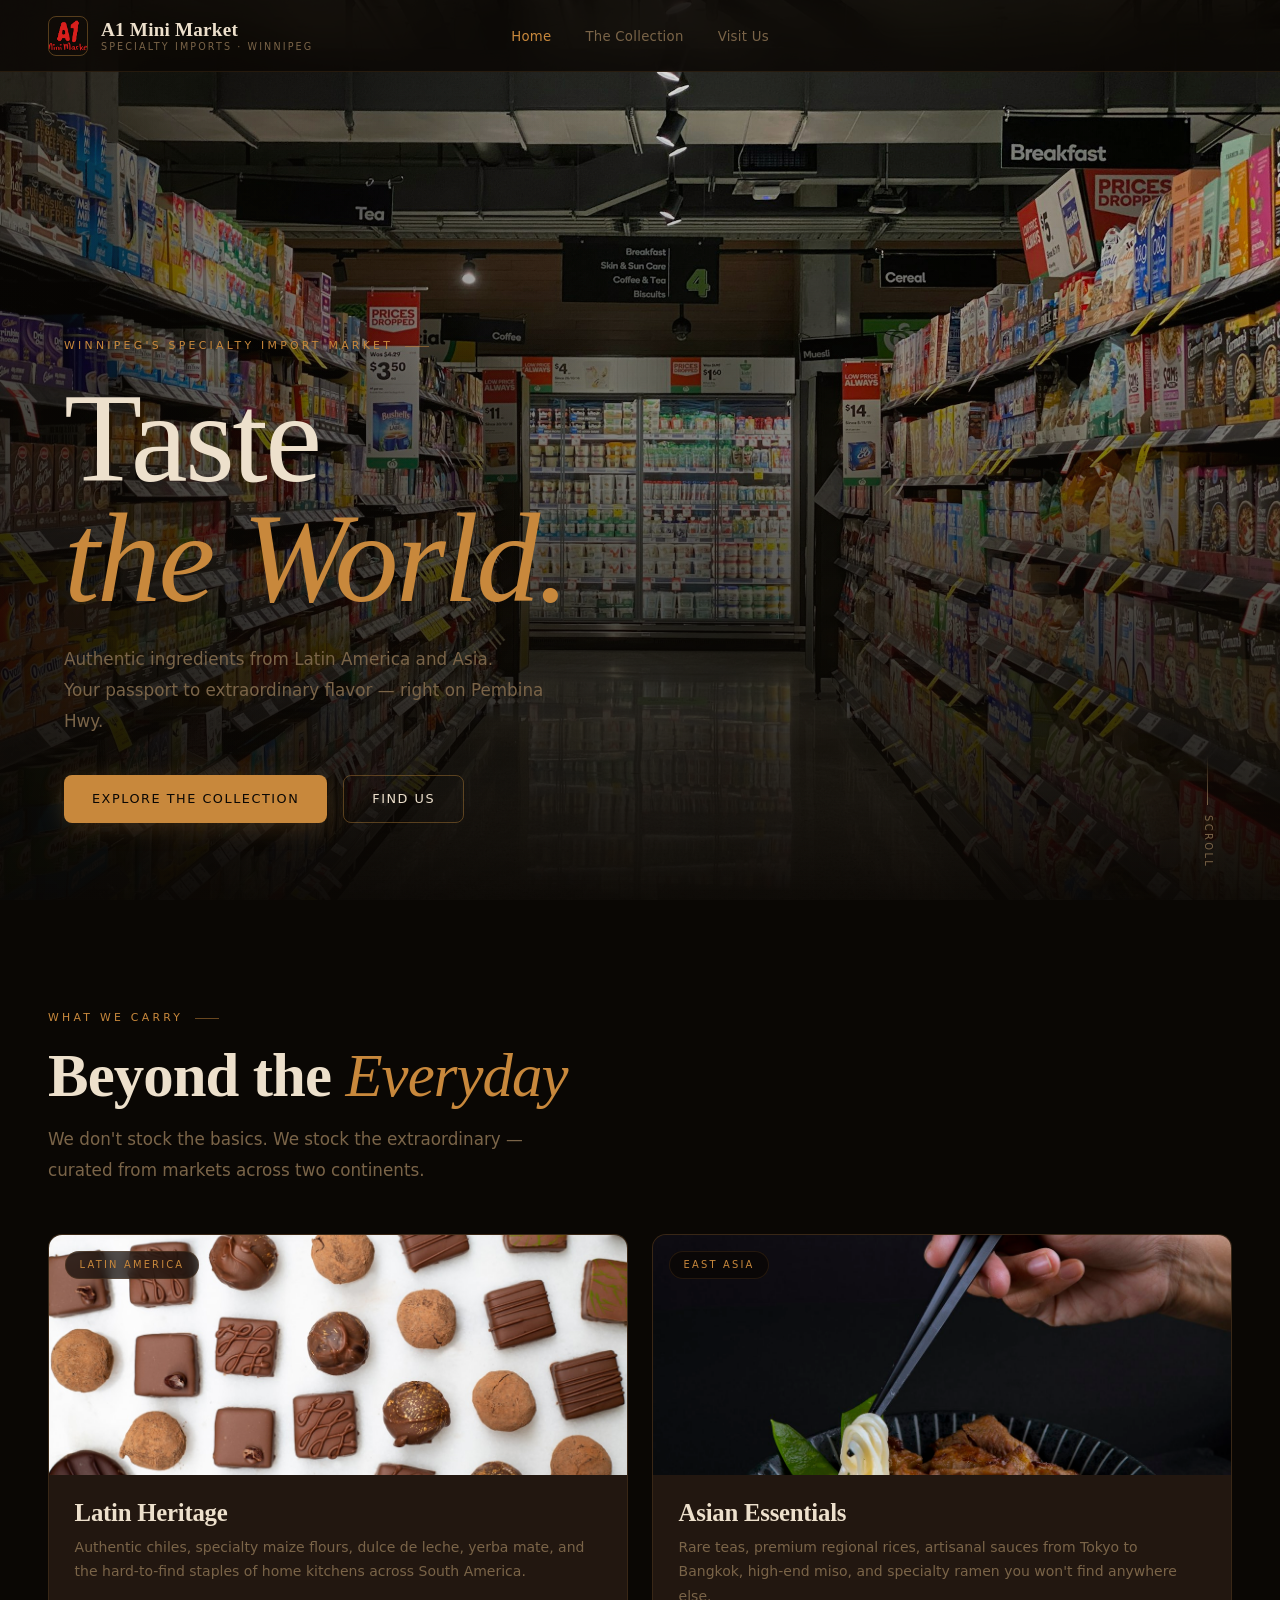
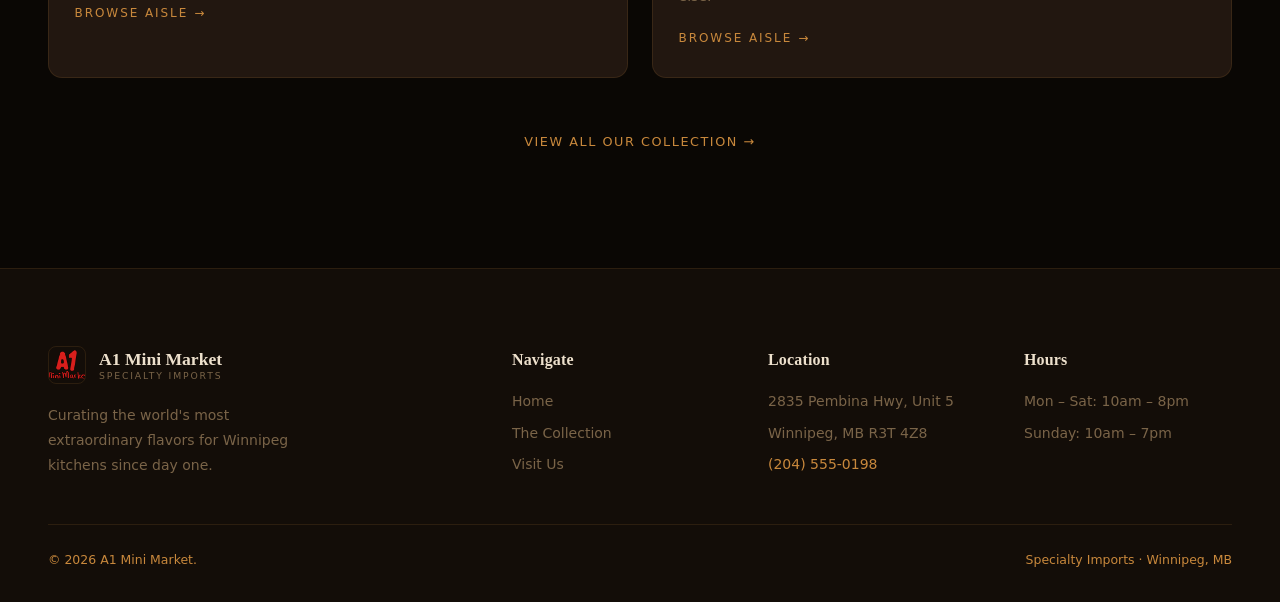
==== commit f253f215: "feat: update store imagery and replace asset placeholders with new media files" ====
--- a/index.html
+++ b/index.html
@@ -439,7 +439,7 @@
   <main>
     <section class="hero" aria-labelledby="hero-title">
       <div class="hero-bg" aria-hidden="true">
-        <img src="images/latin-aisle.jpg" alt="" />
+        <img src="images/hero-storefront.jpg" alt="" />
         <div class="hero-overlay"></div>
         <div class="hero-side-grad"></div>
       </div>
@@ -482,7 +482,7 @@
         <div class="cards-grid" style="margin-top: 3rem">
           <article class="dept-card reveal reveal-d1">
             <div class="dept-card-img">
-              <img src="images/latin-aisle.jpg" alt="Latin American specialty ingredients aisle" />
+              <img src="images/latin-ingredients.jpg" alt="Latin American specialty ingredients" />
               <div class="dept-card-img-overlay"></div>
               <div class="dept-card-badge">Latin America</div>
             </div>
@@ -499,7 +499,7 @@
 
           <article class="dept-card reveal reveal-d2">
             <div class="dept-card-img">
-              <img src="images/asian-aisle.jpg" alt="Asian specialty ingredients and sauces aisle" />
+              <img src="images/asian-ingredients.jpg" alt="Asian specialty ingredients and sauces" />
               <div class="dept-card-img-overlay"></div>
               <div class="dept-card-badge">East Asia</div>
             </div>
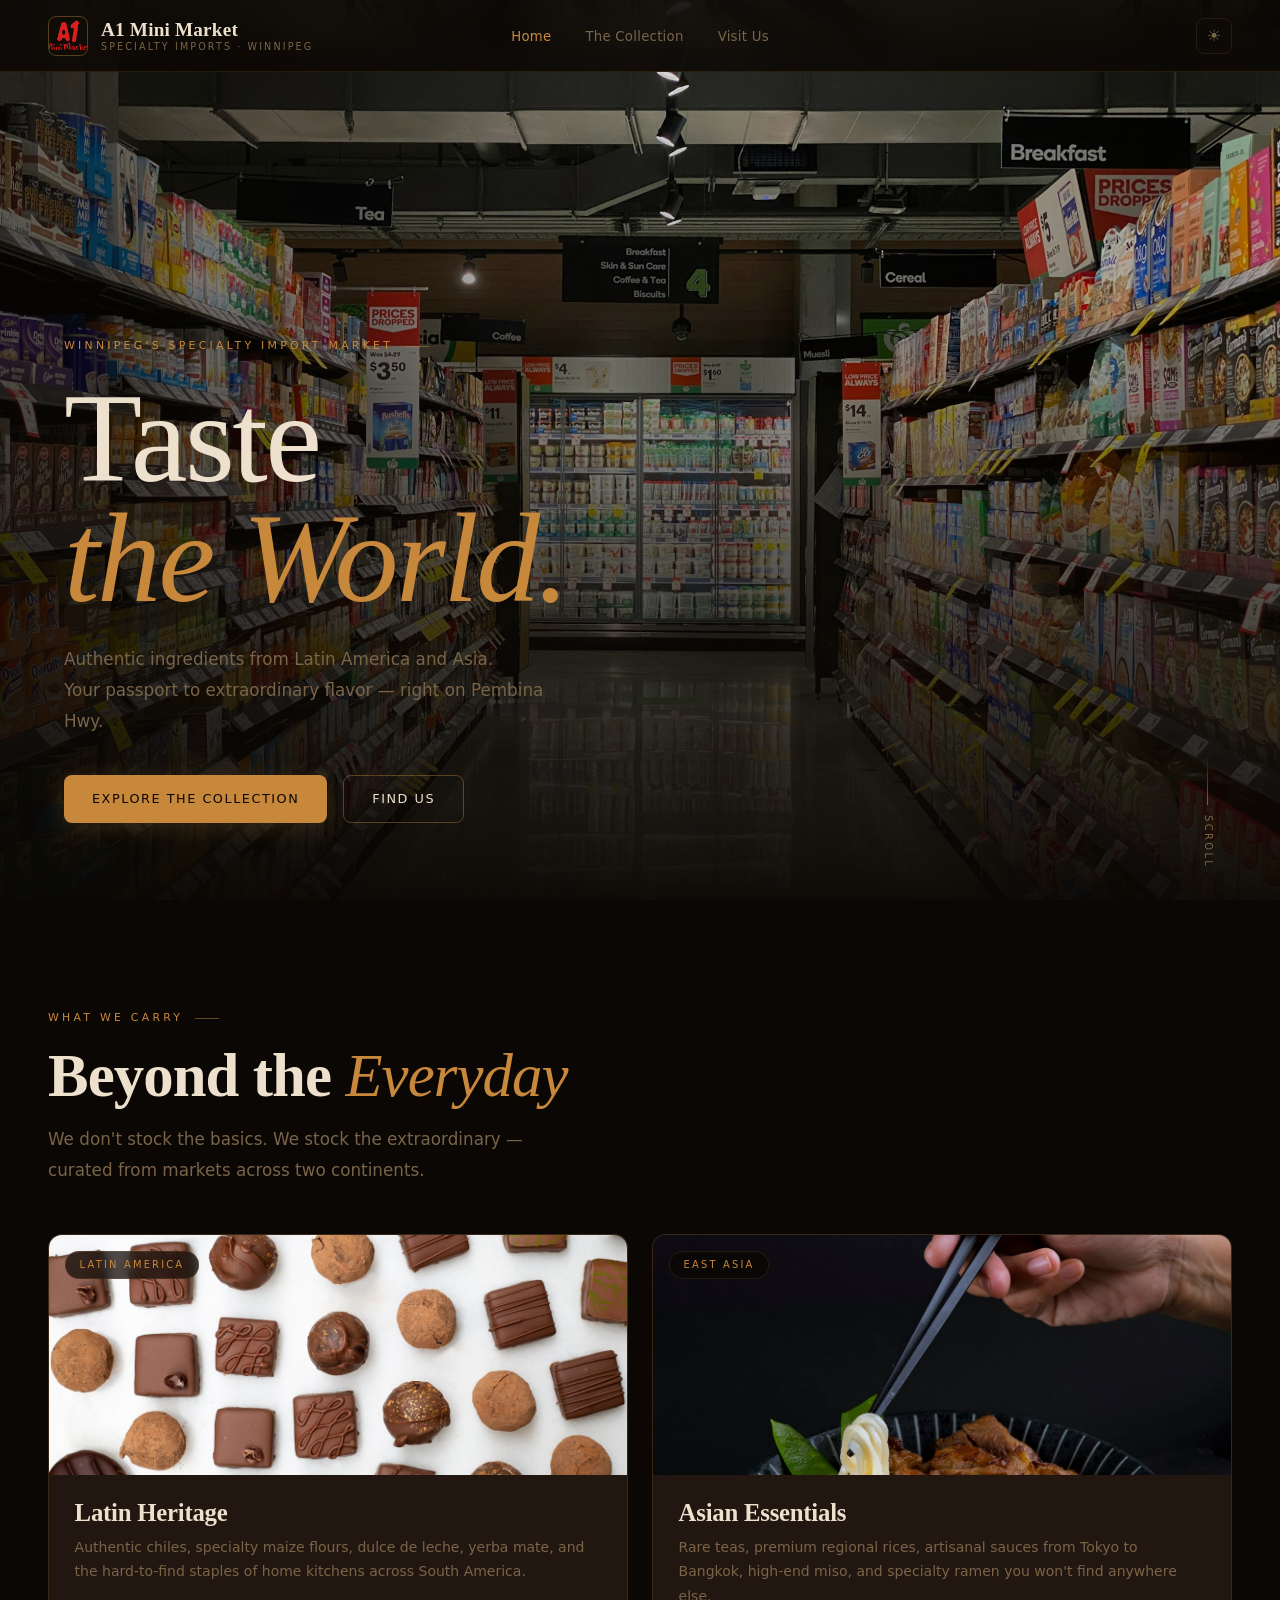
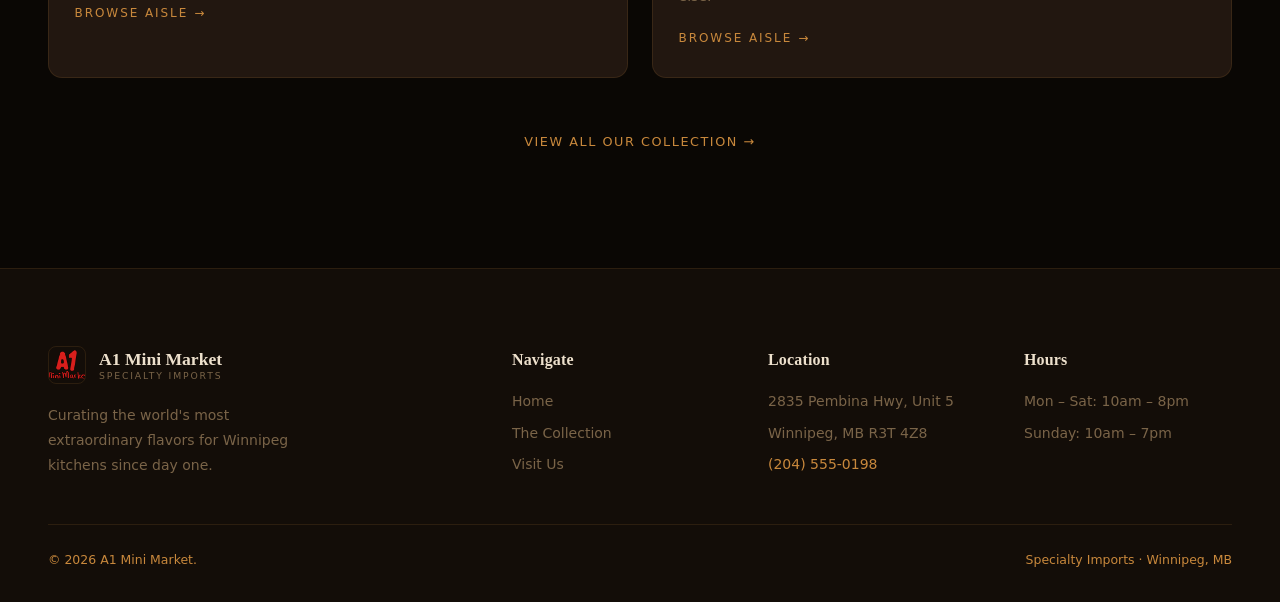
==== commit 83ff7329: "feat: implement light/dark mode theme switching with CSS variables and local storage persistence" ====
--- a/index.html
+++ b/index.html
@@ -45,17 +45,17 @@
       position: absolute;
       inset: 0;
       background: linear-gradient(to top,
-          rgba(10, 7, 4, 0.97) 0%,
-          rgba(10, 7, 4, 0.65) 40%,
-          rgba(10, 7, 4, 0.25) 70%,
-          rgba(10, 7, 4, 0.1) 100%);
+          rgba(var(--bg-rgb), 0.97) 0%,
+          rgba(var(--bg-rgb), 0.65) 40%,
+          rgba(var(--bg-rgb), 0.25) 70%,
+          rgba(var(--bg-rgb), 0.1) 100%);
     }
 
     .hero-side-grad {
       position: absolute;
       inset: 0;
       background: linear-gradient(to right,
-          rgba(10, 7, 4, 0.55) 0%,
+          rgba(var(--bg-rgb), 0.55) 0%,
           transparent 50%);
     }
 
@@ -276,7 +276,7 @@
       position: absolute;
       top: 1rem;
       left: 1rem;
-      background: rgba(10, 7, 4, 0.7);
+      background: rgba(var(--bg-rgb), 0.7);
       backdrop-filter: blur(8px);
       border: 1px solid var(--border);
       border-radius: 100px;
@@ -367,7 +367,7 @@
     .feature-media-overlay {
       position: absolute;
       inset: 0;
-      background: rgba(10, 7, 4, 0.32);
+      background: rgba(var(--bg-rgb), 0.32);
     }
 
     .feature-body {
@@ -396,6 +396,11 @@
       align-self: flex-start;
     }
   </style>
+  <script>
+    if (localStorage.getItem('theme') === 'light') {
+      document.documentElement.setAttribute('data-theme', 'light');
+    }
+  </script>
 </head>
 
 <body>
@@ -419,6 +424,9 @@
         </ul>
 
         <div class="nav-actions">
+          <button class="icon-btn theme-toggle" id="theme-btn" aria-label="Toggle light/dark mode">
+            &#9728;&#65039;
+          </button>
           <button class="icon-btn hamburger" id="menu-btn" aria-label="Open menu" aria-expanded="false">
             &#9776;
           </button>
--- a/styles/main.css
+++ b/styles/main.css
@@ -1,4 +1,5 @@
 :root {
+  --bg-rgb: 10, 7, 4;
   --bg: #0a0704;
   --bg2: #130d08;
   --bg3: #1c140c;
@@ -19,6 +20,23 @@
   --ease: cubic-bezier(0.16, 1, 0.3, 1);
   --ease-in: cubic-bezier(0.4, 0, 1, 1);
 }
+
+[data-theme="light"] {
+  --bg-rgb: 253, 251, 247;
+  --bg: #fdfbf7;
+  --bg2: #f4efe6;
+  --bg3: #eae1d1;
+  --surface: #ffffff;
+  --surface2: #f8f6f0;
+  --border: rgba(200, 136, 60, 0.3);
+  --border-h: rgba(200, 136, 60, 0.6);
+  --gold: #b26c1f;
+  --gold-lt: #c8883c;
+  --gold-glow: rgba(178, 108, 31, 0.22);
+  --text: #2a2218;
+  --text-dim: #5c4e3a;
+  --text-muted: #8c7a61;
+}
 *,
 *::before,
 *::after {
@@ -74,7 +92,7 @@
   display: flex;
   align-items: center;
   padding: 0 clamp(1.25rem, 4vw, 3rem);
-  background: rgba(10, 7, 4, 0.82);
+  background: rgba(var(--bg-rgb), 0.82);
   backdrop-filter: blur(20px) saturate(1.6);
   border-bottom: 1px solid var(--border);
   transition: background 0.3s;
@@ -196,7 +214,7 @@
   position: fixed;
   inset: 0;
   z-index: 150;
-  background: rgba(10, 7, 4, 0.97);
+  background: rgba(var(--bg-rgb), 0.97);
   flex-direction: column;
   align-items: center;
   justify-content: center;
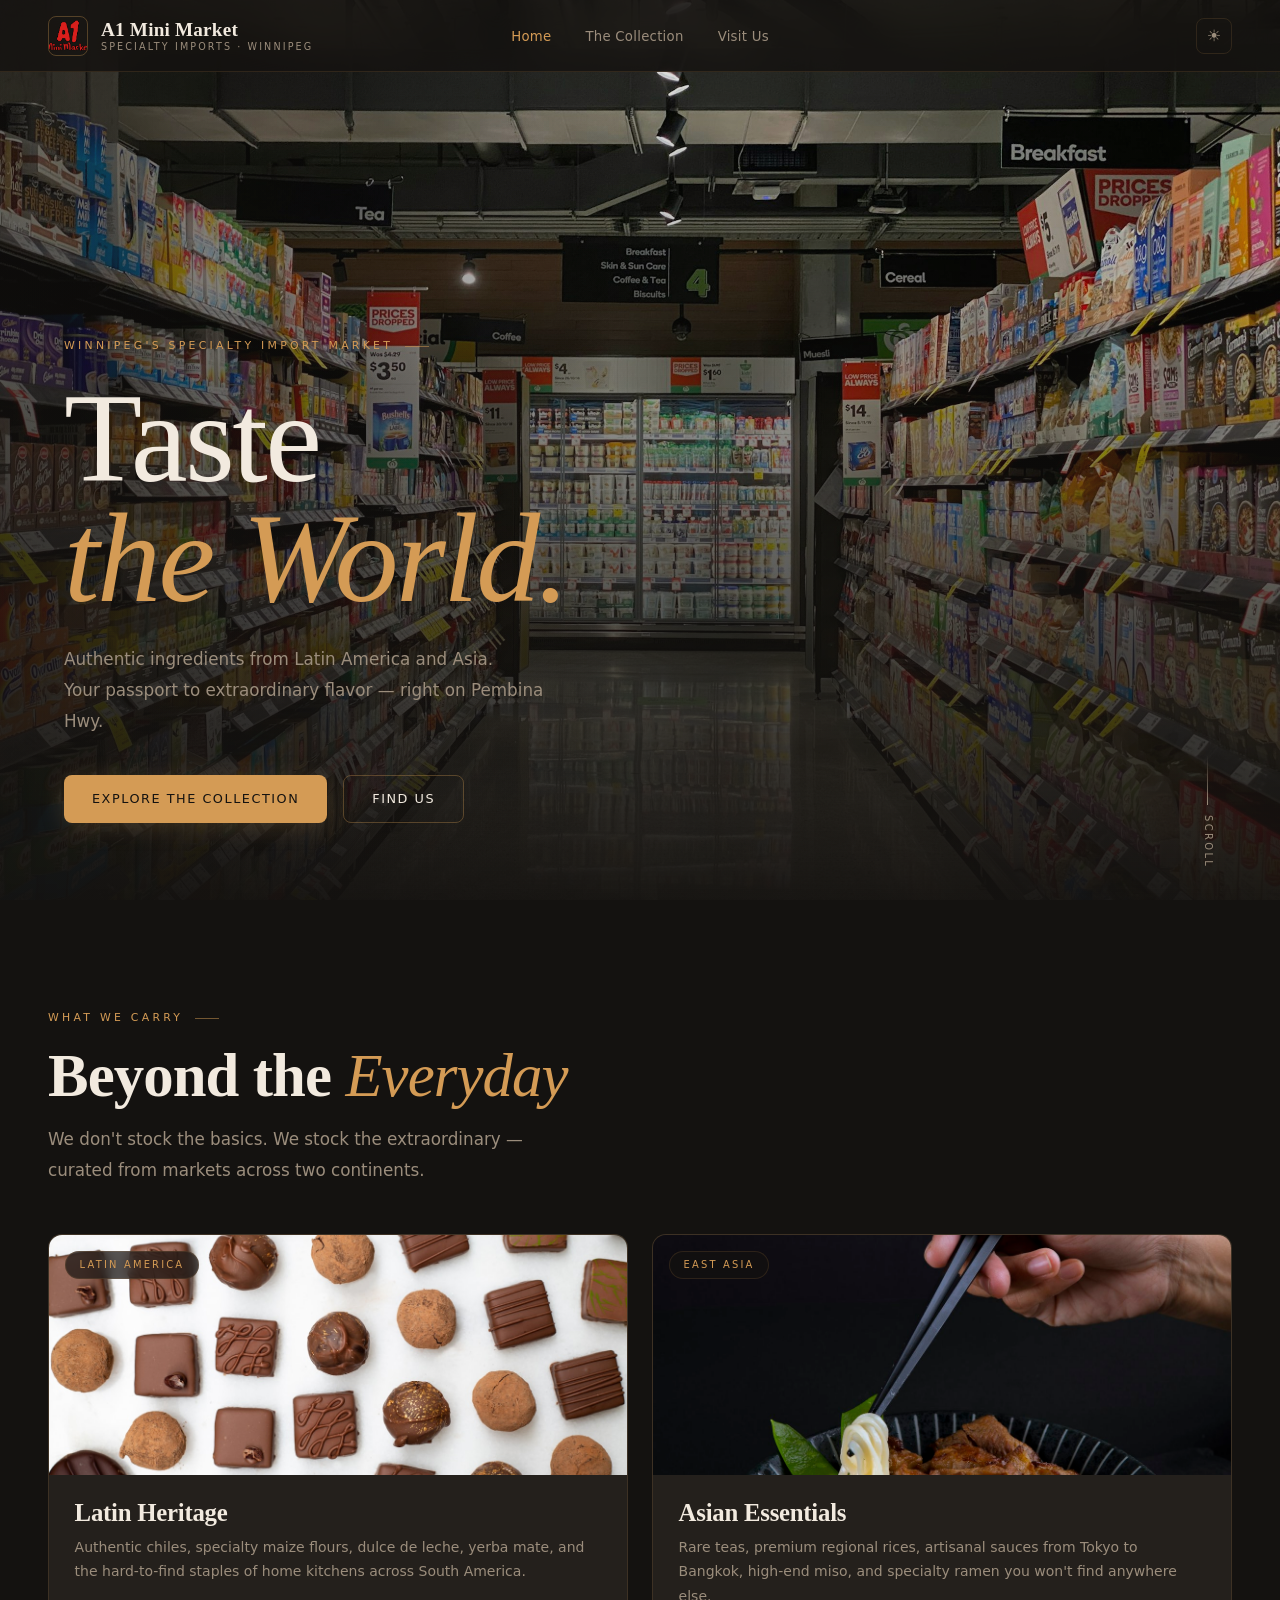
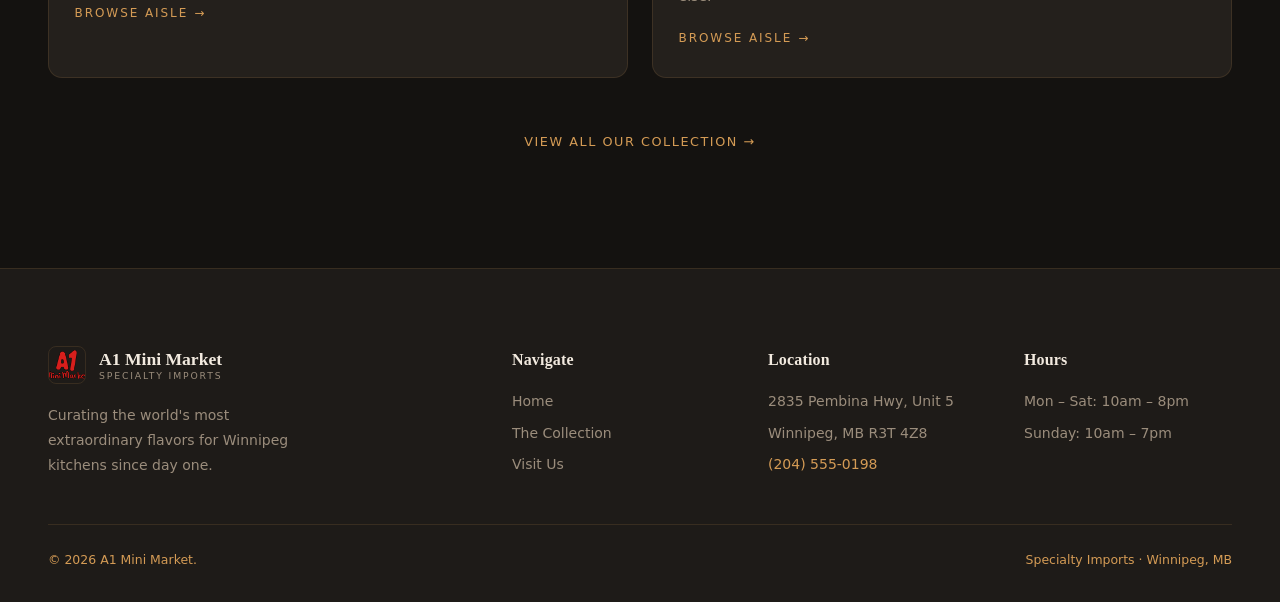
==== commit 167f9358: "feat: introduce theme-based CSS variable system and update component styles to use semantic color to" ====
--- a/index.html
+++ b/index.html
@@ -191,7 +191,7 @@
     /* Gold — primary CTA */
     .btn-gold {
       background: var(--gold);
-      color: #0a0704;
+      color: var(--gold-text);
       box-shadow: 0 4px 24px var(--gold-glow);
     }
 
--- a/styles/main.css
+++ b/styles/main.css
@@ -1,19 +1,22 @@
 :root {
-  --bg-rgb: 10, 7, 4;
-  --bg: #0a0704;
-  --bg2: #130d08;
-  --bg3: #1c140c;
-  --surface: #221710;
-  --surface2: #2e1f14;
-  --border: rgba(194, 138, 60, 0.14);
-  --border-h: rgba(194, 138, 60, 0.4);
-  --gold: #c8883c;
-  --gold-lt: #dfaa5a;
-  --gold-glow: rgba(200, 136, 60, 0.22);
-  --text: #ede0cc;
-  --text-dim: #7a6448;
-  --text-muted: #4a3c2c;
-  --red: #b03020;
+  /* Rich, warm dark mode (reduces OLED glare/haloing) */
+  --bg-rgb: 20, 18, 16;
+  --bg: #141210;
+  --bg2: #1e1b18;
+  --bg3: #2a2521;
+  --surface: #24201c;
+  --surface2: #322d28;
+  --border: rgba(200, 150, 80, 0.15);
+  --border-h: rgba(200, 150, 80, 0.35);
+  --gold: #d49b55;
+  --gold-text: #141210;
+  --gold-lt: #eabb78;
+  --gold-glow: rgba(212, 155, 85, 0.2);
+  --text: #f2eadf;
+  --text-dim: #9b8d7c;
+  --text-muted: #685c50;
+  --red: #c94c3c;
+  /* Nav height and fonts stay same */
   --nav-h: 72px;
   --ff-d: "Cormorant Garamond", "Georgia", serif;
   --ff-b: "DM Sans", system-ui, sans-serif;
@@ -22,20 +25,22 @@
 }
 
 [data-theme="light"] {
-  --bg-rgb: 253, 251, 247;
-  --bg: #fdfbf7;
-  --bg2: #f4efe6;
-  --bg3: #eae1d1;
-  --surface: #ffffff;
-  --surface2: #f8f6f0;
-  --border: rgba(200, 136, 60, 0.3);
-  --border-h: rgba(200, 136, 60, 0.6);
-  --gold: #b26c1f;
-  --gold-lt: #c8883c;
-  --gold-glow: rgba(178, 108, 31, 0.22);
-  --text: #2a2218;
-  --text-dim: #5c4e3a;
-  --text-muted: #8c7a61;
+  /* Sophisticated, muted light mode (parchment/oatmeal to reduce brightness) */
+  --bg-rgb: 245, 242, 235;
+  --bg: #f5f2eb;
+  --bg2: #ebe6dc;
+  --bg3: #e1dbcf;
+  --surface: #fcfaf7;
+  --surface2: #f0ebd9;
+  --border: rgba(145, 108, 60, 0.22);
+  --border-h: rgba(145, 108, 60, 0.45);
+  --gold: #9b621e;
+  --gold-text: #f5f2eb;
+  --gold-lt: #b87b2e;
+  --gold-glow: rgba(155, 98, 30, 0.12);
+  --text: #3a3126;
+  --text-dim: #6b5e4c;
+  --text-muted: #938673;
 }
 *,
 *::before,
